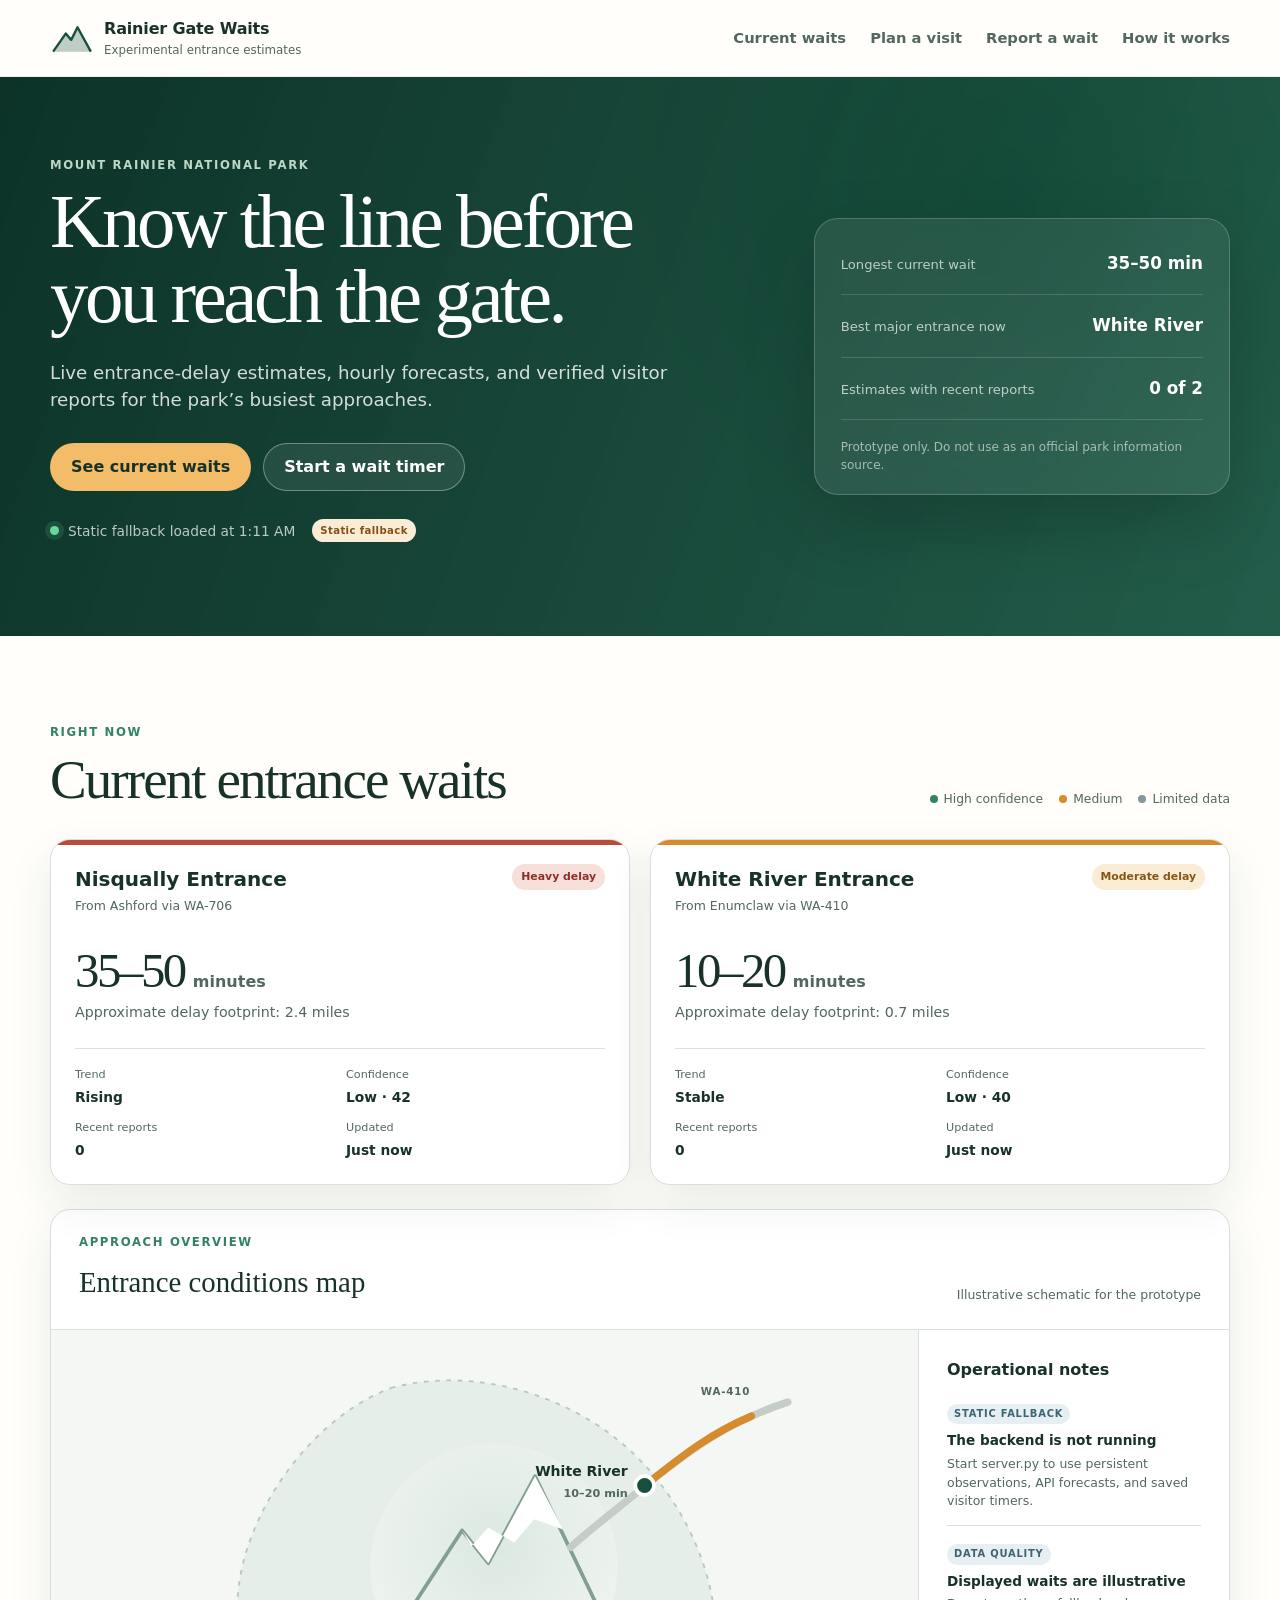
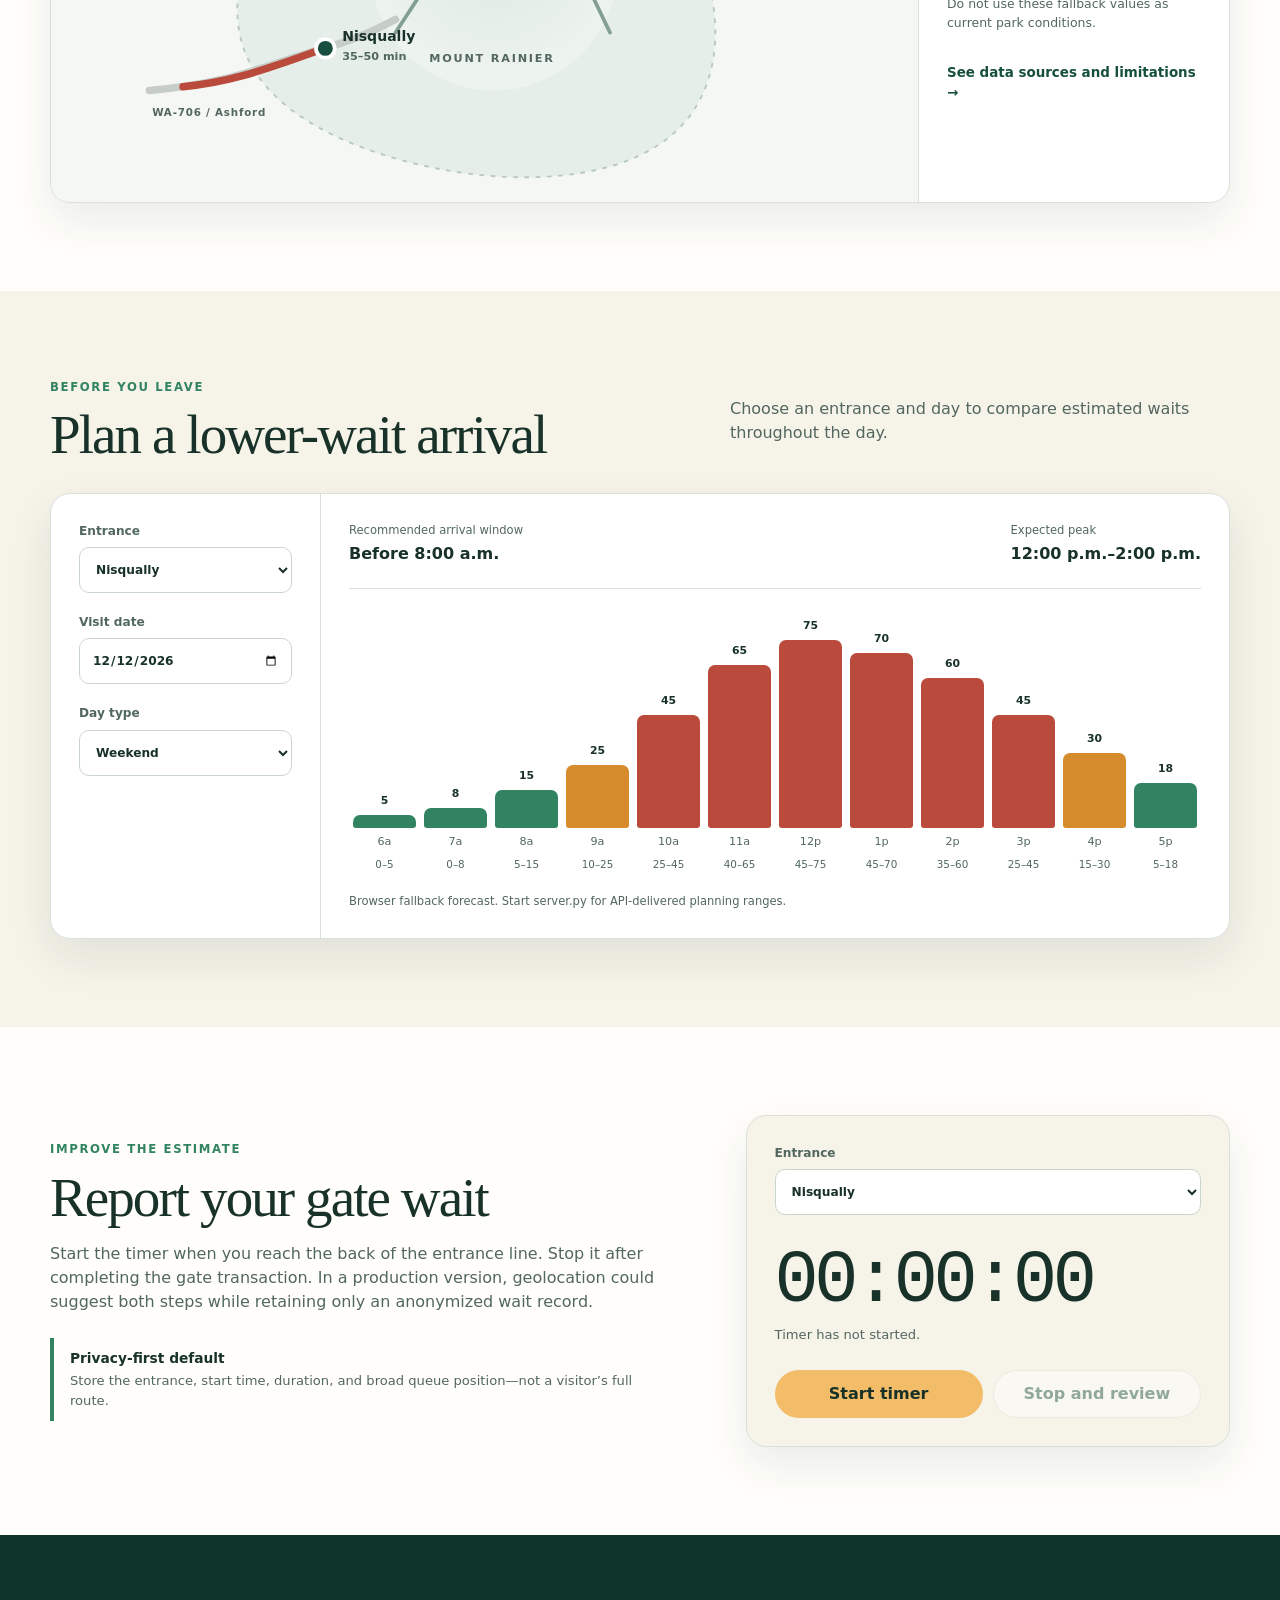
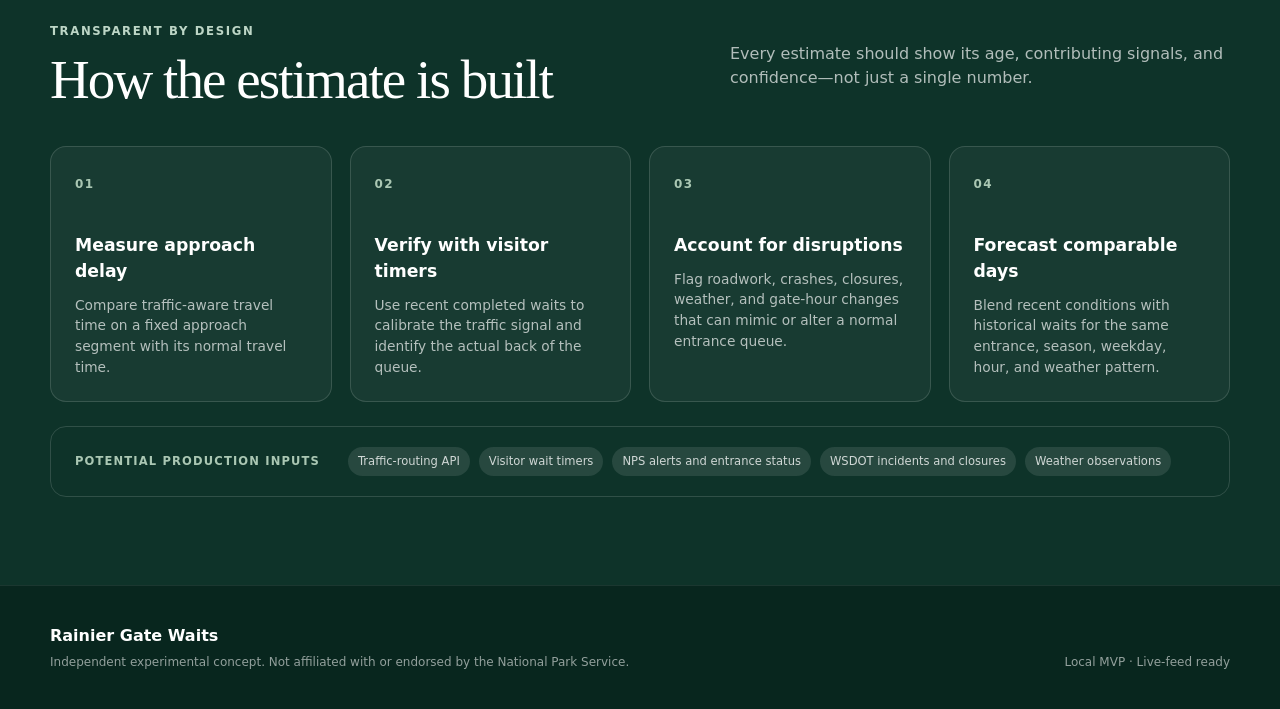
==== index.html @ 30dc7e08 "Add files via upload Initial Rainier Gate Waits deployment" ====
<!doctype html>
<html lang="en">
<head>
  <meta charset="utf-8" />
  <meta name="viewport" content="width=device-width, initial-scale=1" />
  <meta name="description" content="Experimental estimates and forecasts for vehicle waits at Mount Rainier National Park entrance gates." />
  <title>Rainier Gate Waits</title>
  <link rel="stylesheet" href="styles.css" />
</head>
<body>
  <a class="skip-link" href="#main">Skip to main content</a>

  <header class="site-header">
    <div class="shell header-inner">
      <a class="brand" href="#top" aria-label="Rainier Gate Waits home">
        <span class="brand-mark" aria-hidden="true">
          <svg viewBox="0 0 56 44" role="img">
            <path d="M4 39 20 16l7 8L35 8l17 31H4Z" fill="currentColor" opacity=".28"/>
            <path d="m4 39 16-23 7 8L35 8l17 31" fill="none" stroke="currentColor" stroke-width="3" stroke-linejoin="round"/>
          </svg>
        </span>
        <span>
          <strong>Rainier Gate Waits</strong>
          <small>Experimental entrance estimates</small>
        </span>
      </a>
      <nav aria-label="Primary navigation">
        <a href="#current">Current waits</a>
        <a href="#plan">Plan a visit</a>
        <a href="#report">Report a wait</a>
        <a href="#method">How it works</a>
      </nav>
    </div>
  </header>

  <main id="main">
    <section class="hero" id="top">
      <div class="shell hero-grid">
        <div>
          <p class="eyebrow">Mount Rainier National Park</p>
          <h1>Know the line before you reach the gate.</h1>
          <p class="hero-copy">Live entrance-delay estimates, hourly forecasts, and verified visitor reports for the park’s busiest approaches.</p>
          <div class="hero-actions">
            <a class="button primary" href="#current">See current waits</a>
            <a class="button secondary" href="#report">Start a wait timer</a>
          </div>
          <p class="status-line"><span class="live-dot" aria-hidden="true"></span><span id="last-updated">Loading estimates…</span><span id="data-mode-badge" class="data-mode-badge demo">Checking data mode</span></p>
        </div>

        <aside class="hero-summary" aria-label="Current system summary">
          <div class="summary-item">
            <span>Longest current wait</span>
            <strong id="longest-wait">35–50 min</strong>
          </div>
          <div class="summary-item">
            <span>Best major entrance now</span>
            <strong id="best-entrance">White River</strong>
          </div>
          <div class="summary-item">
            <span>Estimates with recent reports</span>
            <strong id="report-coverage">2 of 3</strong>
          </div>
          <p class="experimental-note">Prototype only. Do not use as an official park information source.</p>
        </aside>
      </div>
    </section>

    <section class="section" id="current">
      <div class="shell">
        <div class="section-heading">
          <div>
            <p class="eyebrow">Right now</p>
            <h2>Current entrance waits</h2>
          </div>
          <div class="legend" aria-label="Confidence legend">
            <span><i class="confidence high"></i>High confidence</span>
            <span><i class="confidence medium"></i>Medium</span>
            <span><i class="confidence low"></i>Limited data</span>
          </div>
        </div>

        <div id="entrance-cards" class="card-grid" aria-live="polite"></div>

        <div class="map-panel">
          <div class="panel-heading">
            <div>
              <p class="eyebrow">Approach overview</p>
              <h3>Entrance conditions map</h3>
            </div>
            <p>Illustrative schematic for the prototype</p>
          </div>

          <div class="map-layout">
            <div class="schematic-map" role="img" aria-label="Schematic map showing Nisqually and White River entrances around Mount Rainier">
              <svg viewBox="0 0 760 470">
                <defs>
                  <radialGradient id="mountain" cx="50%" cy="42%" r="52%">
                    <stop offset="0" stop-color="#dce8e2" />
                    <stop offset="1" stop-color="#edf3ef" />
                  </radialGradient>
                </defs>
                <path class="park-shape" d="M280 45c90-25 202 8 270 81 63 67 103 181 56 259-48 80-179 86-278 66-91-18-196-63-210-146-16-96 65-224 162-260Z" />
                <circle cx="390" cy="236" r="132" fill="url(#mountain)" />
                <path class="mountain-line" d="m285 306 71-109 28 35 50-93 80 167" />
                <path class="snow-line" d="m356 197 28 35 50-93 30 57-31-11-21 25-28-16-18 20Z" />
                <text x="388" y="338" text-anchor="middle" class="map-label park-name">MOUNT RAINIER</text>

                <path class="road" d="M22 368 C112 360 139 343 208 323 C247 312 263 303 285 292" />
                <path class="road" d="M704 60 C642 80 600 110 551 150 C518 177 495 194 472 215" />

                <path id="nisqually-queue-line" class="queue-line severe" d="M58 364 C116 358 151 343 207 324" />
                <path id="white-river-queue-line" class="queue-line moderate" d="M665 75 C622 93 593 116 555 146" />

                <g class="gate-marker" transform="translate(210 323)">
                  <circle r="10" />
                  <text x="18" y="-8">Nisqually</text>
                  <text id="map-nisqually" x="18" y="12" class="map-wait">35–50 min</text>
                </g>
                <g class="gate-marker" transform="translate(551 149)">
                  <circle r="10" />
                  <text x="-18" y="-10" text-anchor="end">White River</text>
                  <text id="map-white-river" x="-18" y="12" text-anchor="end" class="map-wait">10–20 min</text>
                </g>

                <text x="25" y="395" class="road-label">WA-706 / Ashford</text>
                <text x="611" y="52" class="road-label">WA-410</text>
              </svg>
            </div>

            <aside class="conditions-panel">
              <h4>Operational notes</h4>
              <div id="alerts-list"></div>
              <a class="text-link" href="#method">See data sources and limitations →</a>
            </aside>
          </div>
        </div>
      </div>
    </section>

    <section class="section muted" id="plan">
      <div class="shell">
        <div class="section-heading compact">
          <div>
            <p class="eyebrow">Before you leave</p>
            <h2>Plan a lower-wait arrival</h2>
          </div>
          <p class="section-intro">Choose an entrance and day to compare estimated waits throughout the day.</p>
        </div>

        <div class="planner">
          <form class="planner-controls" id="planner-form">
            <label>
              Entrance
              <select id="planner-entrance" name="entrance">
                <option value="nisqually">Nisqually</option>
                <option value="white-river">White River</option>
              </select>
            </label>
            <label>
              Visit date
              <input id="planner-date" type="date" name="date" />
            </label>
            <label>
              Day type
              <select id="planner-day-type" name="dayType">
                <option value="weekday">Weekday</option>
                <option value="weekend" selected>Weekend</option>
                <option value="holiday">Holiday weekend</option>
              </select>
            </label>
          </form>

          <div class="forecast-wrap">
            <div class="forecast-summary">
              <div>
                <span>Recommended arrival window</span>
                <strong id="recommended-window">Before 8:00 a.m.</strong>
              </div>
              <div>
                <span>Expected peak</span>
                <strong id="expected-peak">11:00 a.m.–2:00 p.m.</strong>
              </div>
            </div>
            <div id="forecast-chart" class="forecast-chart" aria-label="Hourly wait forecast"></div>
            <p class="forecast-caption" id="forecast-caption">Loading planning ranges…</p>
          </div>
        </div>
      </div>
    </section>

    <section class="section" id="report">
      <div class="shell report-grid">
        <div>
          <p class="eyebrow">Improve the estimate</p>
          <h2>Report your gate wait</h2>
          <p>Start the timer when you reach the back of the entrance line. Stop it after completing the gate transaction. In a production version, geolocation could suggest both steps while retaining only an anonymized wait record.</p>
          <div class="privacy-note">
            <strong>Privacy-first default</strong>
            <span>Store the entrance, start time, duration, and broad queue position—not a visitor’s full route.</span>
          </div>
        </div>

        <div class="timer-card">
          <label>
            Entrance
            <select id="timer-entrance">
              <option value="nisqually">Nisqually</option>
              <option value="white-river">White River</option>
            </select>
          </label>
          <div class="timer-display" id="timer-display">00:00:00</div>
          <p id="timer-status">Timer has not started.</p>
          <div class="timer-actions">
            <button class="button primary" type="button" id="start-timer">Start timer</button>
            <button class="button secondary" type="button" id="stop-timer" disabled>Stop and review</button>
          </div>
          <div id="timer-result" class="timer-result" hidden></div>
        </div>
      </div>
    </section>

    <section class="section dark" id="method">
      <div class="shell">
        <div class="section-heading compact light-heading">
          <div>
            <p class="eyebrow">Transparent by design</p>
            <h2>How the estimate is built</h2>
          </div>
          <p class="section-intro">Every estimate should show its age, contributing signals, and confidence—not just a single number.</p>
        </div>

        <div class="method-grid">
          <article>
            <span class="step-number">01</span>
            <h3>Measure approach delay</h3>
            <p>Compare traffic-aware travel time on a fixed approach segment with its normal travel time.</p>
          </article>
          <article>
            <span class="step-number">02</span>
            <h3>Verify with visitor timers</h3>
            <p>Use recent completed waits to calibrate the traffic signal and identify the actual back of the queue.</p>
          </article>
          <article>
            <span class="step-number">03</span>
            <h3>Account for disruptions</h3>
            <p>Flag roadwork, crashes, closures, weather, and gate-hour changes that can mimic or alter a normal entrance queue.</p>
          </article>
          <article>
            <span class="step-number">04</span>
            <h3>Forecast comparable days</h3>
            <p>Blend recent conditions with historical waits for the same entrance, season, weekday, hour, and weather pattern.</p>
          </article>
        </div>

        <div class="source-strip">
          <span>Potential production inputs</span>
          <ul>
            <li>Traffic-routing API</li>
            <li>Visitor wait timers</li>
            <li>NPS alerts and entrance status</li>
            <li>WSDOT incidents and closures</li>
            <li>Weather observations</li>
          </ul>
        </div>
      </div>
    </section>
  </main>

  <footer>
    <div class="shell footer-inner">
      <div>
        <strong>Rainier Gate Waits</strong>
        <p>Independent experimental concept. Not affiliated with or endorsed by the National Park Service.</p>
      </div>
      <p>Local MVP · Live-feed ready</p>
    </div>
  </footer>

  <script src="app.js"></script>
</body>
</html>
---- styles.css ----
:root {
  --ink: #183129;
  --ink-soft: #52675f;
  --forest: #174f3e;
  --forest-dark: #0e3329;
  --moss: #9db39e;
  --cream: #f6f3e9;
  --paper: #fffefa;
  --line: #d9e0db;
  --amber: #d68b2d;
  --amber-soft: #faecd5;
  --red: #b94a3c;
  --red-soft: #f7dfda;
  --green: #318362;
  --green-soft: #dff0e8;
  --blue-soft: #e7eff2;
  --shadow: 0 18px 45px rgba(21, 51, 41, .09);
  --radius: 20px;
}

* { box-sizing: border-box; }
html { scroll-behavior: smooth; }
body {
  margin: 0;
  color: var(--ink);
  background: var(--paper);
  font-family: Inter, ui-sans-serif, system-ui, -apple-system, BlinkMacSystemFont, "Segoe UI", sans-serif;
  line-height: 1.5;
}
button, input, select { font: inherit; }
a { color: inherit; }
svg { display: block; }

.skip-link {
  position: fixed;
  top: 8px;
  left: 8px;
  z-index: 100;
  transform: translateY(-150%);
  background: white;
  padding: .7rem 1rem;
  border-radius: 8px;
}
.skip-link:focus { transform: none; }

.shell { width: min(1180px, calc(100% - 40px)); margin-inline: auto; }
.site-header {
  position: sticky;
  top: 0;
  z-index: 50;
  background: rgba(255, 254, 250, .93);
  border-bottom: 1px solid rgba(24, 49, 41, .08);
  backdrop-filter: blur(16px);
}
.header-inner { min-height: 76px; display: flex; align-items: center; justify-content: space-between; gap: 32px; }
.brand { display: flex; align-items: center; gap: 10px; text-decoration: none; }
.brand-mark { width: 44px; color: var(--forest); }
.brand strong, .brand small { display: block; }
.brand strong { font-size: 1rem; letter-spacing: -.01em; }
.brand small { color: var(--ink-soft); font-size: .74rem; margin-top: 1px; }
nav { display: flex; align-items: center; gap: 24px; }
nav a { text-decoration: none; color: var(--ink-soft); font-size: .92rem; font-weight: 650; }
nav a:hover { color: var(--forest); }

.hero {
  color: white;
  background:
    linear-gradient(110deg, rgba(8, 47, 36, .98), rgba(18, 80, 60, .93)),
    radial-gradient(circle at 78% 20%, #648e74, transparent 35%);
  overflow: hidden;
}
.hero-grid {
  min-height: 510px;
  display: grid;
  grid-template-columns: 1.25fr .75fr;
  align-items: center;
  gap: 70px;
  padding-block: 80px;
}
.eyebrow { margin: 0 0 .6rem; text-transform: uppercase; letter-spacing: .14em; font-size: .73rem; font-weight: 800; color: var(--green); }
.hero .eyebrow, .dark .eyebrow { color: #bdd6c6; }
h1 { margin: 0; max-width: 760px; font-family: Georgia, "Times New Roman", serif; font-size: clamp(3rem, 6vw, 5.7rem); line-height: .98; letter-spacing: -.045em; font-weight: 500; }
.hero-copy { max-width: 660px; font-size: 1.14rem; color: rgba(255,255,255,.82); margin: 1.5rem 0 0; }
.hero-actions { display: flex; flex-wrap: wrap; gap: 12px; margin-top: 30px; }
.button {
  display: inline-flex;
  justify-content: center;
  align-items: center;
  min-height: 48px;
  padding: 0 20px;
  border: 1px solid transparent;
  border-radius: 999px;
  text-decoration: none;
  font-weight: 800;
  cursor: pointer;
  transition: transform .18s ease, background .18s ease, border-color .18s ease;
}
.button:hover { transform: translateY(-1px); }
.button.primary { background: #f2bc69; color: #173126; }
.button.primary:hover { background: #ffc978; }
.button.secondary { border-color: rgba(255,255,255,.35); color: white; background: rgba(255,255,255,.08); }
.section .button.secondary { border-color: var(--line); color: var(--forest); background: white; }
.status-line { margin-top: 28px; display: flex; align-items: center; gap: 9px; color: rgba(255,255,255,.72); font-size: .86rem; }
.live-dot { width: 9px; height: 9px; border-radius: 50%; background: #69d69a; box-shadow: 0 0 0 5px rgba(105,214,154,.14); }

.hero-summary { border: 1px solid rgba(255,255,255,.2); border-radius: 24px; padding: 14px 26px 20px; background: rgba(255,255,255,.08); box-shadow: 0 28px 70px rgba(0,0,0,.18); backdrop-filter: blur(12px); }
.summary-item { display: flex; justify-content: space-between; align-items: baseline; gap: 20px; padding: 18px 0; border-bottom: 1px solid rgba(255,255,255,.15); }
.summary-item span { font-size: .82rem; color: rgba(255,255,255,.7); }
.summary-item strong { font-size: 1.05rem; text-align: right; }
.experimental-note { margin: 18px 0 0; color: rgba(255,255,255,.58); font-size: .75rem; }

.section { padding-block: 88px; }
.section.muted { background: var(--cream); }
.section.dark { background: var(--forest-dark); color: white; }
.section-heading { display: flex; align-items: end; justify-content: space-between; gap: 40px; margin-bottom: 30px; }
.section-heading.compact { align-items: center; }
h2 { margin: 0; font-family: Georgia, "Times New Roman", serif; font-weight: 500; font-size: clamp(2.2rem, 4.3vw, 3.8rem); line-height: 1.04; letter-spacing: -.035em; }
h3, h4 { margin-top: 0; }
.section-intro { max-width: 500px; margin: 0; color: var(--ink-soft); }
.light-heading .section-intro { color: rgba(255,255,255,.68); }
.legend { display: flex; gap: 16px; flex-wrap: wrap; font-size: .77rem; color: var(--ink-soft); }
.legend span { display: flex; align-items: center; gap: 6px; }
.confidence { width: 8px; height: 8px; border-radius: 50%; display: inline-block; }
.confidence.high { background: var(--green); }
.confidence.medium { background: var(--amber); }
.confidence.low { background: #86969e; }

.card-grid { display: grid; grid-template-columns: repeat(2, minmax(0, 1fr)); gap: 20px; }
.entrance-card { position: relative; padding: 24px; min-height: 292px; border: 1px solid var(--line); border-radius: var(--radius); background: white; box-shadow: var(--shadow); overflow: hidden; }
.entrance-card::before { content: ""; position: absolute; inset: 0 0 auto; height: 5px; background: var(--green); }
.entrance-card.severe::before { background: var(--red); }
.entrance-card.moderate::before { background: var(--amber); }
.entrance-card.clear::before { background: var(--green); }
.card-top { display: flex; justify-content: space-between; gap: 16px; align-items: start; }
.card-top h3 { margin-bottom: 3px; font-size: 1.25rem; }
.card-top p { margin: 0; font-size: .78rem; color: var(--ink-soft); }
.status-pill { border-radius: 999px; padding: 5px 9px; font-size: .68rem; font-weight: 800; white-space: nowrap; background: var(--green-soft); color: var(--forest); }
.status-pill.severe { background: var(--red-soft); color: #8d3028; }
.status-pill.moderate { background: var(--amber-soft); color: #885516; }
.wait-number { display: flex; align-items: baseline; gap: 8px; margin: 32px 0 6px; }
.wait-number strong { font-family: Georgia, "Times New Roman", serif; font-weight: 500; font-size: 3.05rem; letter-spacing: -.05em; line-height: 1; }
.wait-number span { color: var(--ink-soft); font-weight: 700; }
.queue-detail { margin: 0; color: var(--ink-soft); font-size: .89rem; }
.metric-row { margin-top: 25px; padding-top: 18px; border-top: 1px solid var(--line); display: grid; grid-template-columns: 1fr 1fr; gap: 12px; }
.metric-row span { display: block; color: var(--ink-soft); font-size: .7rem; }
.metric-row strong { display: block; margin-top: 3px; font-size: .86rem; }

.map-panel { margin-top: 24px; border: 1px solid var(--line); border-radius: var(--radius); background: white; overflow: hidden; box-shadow: var(--shadow); }
.panel-heading { display: flex; justify-content: space-between; align-items: end; gap: 24px; padding: 24px 28px; border-bottom: 1px solid var(--line); }
.panel-heading h3 { margin: 0; font-family: Georgia, "Times New Roman", serif; font-size: 1.8rem; font-weight: 500; }
.panel-heading > p { margin: 0; font-size: .78rem; color: var(--ink-soft); }
.map-layout { display: grid; grid-template-columns: minmax(0, 1fr) 310px; }
.schematic-map { min-height: 460px; display: grid; place-items: center; padding: 16px; background: #f4f7f4; border-right: 1px solid var(--line); }
.schematic-map svg { width: 100%; height: auto; max-height: 440px; }
.park-shape { fill: #e5eee8; stroke: #b8cabc; stroke-width: 2; stroke-dasharray: 5 7; }
.mountain-line { fill: none; stroke: #839f8f; stroke-width: 4; stroke-linecap: round; stroke-linejoin: round; }
.snow-line { fill: white; stroke: none; }
.road { fill: none; stroke: #c6cdc8; stroke-width: 8; stroke-linecap: round; }
.queue-line { fill: none; stroke-width: 8; stroke-linecap: round; }
.queue-line.severe { stroke: var(--red); }
.queue-line.moderate { stroke: var(--amber); }
.queue-line.clear { stroke: var(--green); }
.gate-marker circle { fill: var(--forest); stroke: white; stroke-width: 4; }
.gate-marker text { font-size: 15px; font-weight: 800; fill: var(--ink); }
.gate-marker .map-wait { font-size: 12px; font-weight: 650; fill: var(--ink-soft); }
.map-label, .road-label { fill: var(--ink-soft); font-size: 11px; font-weight: 700; letter-spacing: .08em; }
.park-name { font-size: 12px; letter-spacing: .16em; }
.conditions-panel { padding: 28px; }
.conditions-panel h4 { margin-bottom: 18px; font-size: 1rem; }
.alert-item { padding: 14px 0; border-top: 1px solid var(--line); }
.alert-item:first-child { border-top: 0; padding-top: 0; }
.alert-item strong { display: block; font-size: .85rem; }
.alert-item p { margin: 4px 0 0; font-size: .78rem; color: var(--ink-soft); }
.alert-tag { display: inline-block; margin-bottom: 6px; border-radius: 99px; padding: 3px 7px; background: var(--blue-soft); color: #3c6573; font-size: .62rem; font-weight: 850; text-transform: uppercase; letter-spacing: .08em; }
.text-link { display: inline-block; margin-top: 16px; color: var(--forest); font-size: .84rem; font-weight: 800; text-decoration: none; }

.planner { display: grid; grid-template-columns: 270px minmax(0, 1fr); background: white; border: 1px solid var(--line); border-radius: var(--radius); overflow: hidden; box-shadow: var(--shadow); }
.planner-controls { padding: 28px; border-right: 1px solid var(--line); display: flex; flex-direction: column; gap: 20px; }
label { display: grid; gap: 7px; color: var(--ink-soft); font-size: .76rem; font-weight: 800; }
select, input[type="date"] { min-height: 46px; width: 100%; border: 1px solid #cbd5cf; border-radius: 10px; background: white; color: var(--ink); padding: 0 12px; }
.forecast-wrap { padding: 28px; min-width: 0; }
.forecast-summary { display: flex; justify-content: space-between; align-items: center; gap: 20px; padding-bottom: 22px; border-bottom: 1px solid var(--line); }
.forecast-summary div { display: grid; gap: 3px; }
.forecast-summary span { color: var(--ink-soft); font-size: .72rem; }
.forecast-summary strong { font-size: 1rem; }
.forecast-chart { min-height: 275px; display: flex; align-items: end; gap: 8px; padding: 34px 4px 0; overflow-x: auto; }
.forecast-column { flex: 1 0 48px; min-width: 48px; display: grid; grid-template-rows: 205px auto auto; justify-items: center; gap: 6px; }
.forecast-bar-wrap { width: 100%; height: 205px; display: flex; align-items: end; }
.forecast-bar { position: relative; width: 100%; min-height: 6px; border-radius: 7px 7px 3px 3px; background: var(--green); }
.forecast-bar.moderate { background: var(--amber); }
.forecast-bar.severe { background: var(--red); }
.forecast-bar span { position: absolute; top: -22px; left: 50%; transform: translateX(-50%); font-size: .68rem; font-weight: 850; white-space: nowrap; }
.forecast-time { color: var(--ink-soft); font-size: .7rem; }
.forecast-range { font-size: .65rem; color: var(--ink-soft); white-space: nowrap; }
.forecast-caption { margin: 20px 0 0; color: var(--ink-soft); font-size: .72rem; }

.report-grid { display: grid; grid-template-columns: 1fr .8fr; gap: 90px; align-items: center; }
.report-grid > div:first-child > p:not(.eyebrow) { max-width: 650px; color: var(--ink-soft); font-size: 1rem; }
.privacy-note { display: grid; gap: 3px; margin-top: 24px; border-left: 4px solid var(--green); padding: 10px 0 10px 16px; }
.privacy-note strong { font-size: .86rem; }
.privacy-note span { color: var(--ink-soft); font-size: .82rem; }
.timer-card { padding: 28px; border-radius: var(--radius); background: var(--cream); border: 1px solid var(--line); box-shadow: var(--shadow); }
.timer-display { margin: 30px 0 6px; font-family: ui-monospace, SFMono-Regular, Menlo, monospace; font-size: clamp(2.7rem, 7vw, 4.6rem); line-height: 1; letter-spacing: -.06em; }
.timer-card > p { margin: 0; color: var(--ink-soft); font-size: .82rem; }
.timer-actions { display: flex; gap: 10px; margin-top: 26px; }
.timer-actions button { flex: 1; }
.timer-actions button:disabled { opacity: .45; cursor: not-allowed; transform: none; }
.timer-result { margin-top: 18px; padding: 14px; background: white; border: 1px solid var(--line); border-radius: 12px; font-size: .82rem; }

.method-grid { display: grid; grid-template-columns: repeat(4, 1fr); gap: 18px; margin-top: 38px; }
.method-grid article { min-height: 240px; padding: 24px; border: 1px solid rgba(255,255,255,.14); border-radius: 16px; background: rgba(255,255,255,.045); }
.step-number { color: #aac7b3; font-size: .75rem; font-weight: 850; letter-spacing: .12em; }
.method-grid h3 { margin: 38px 0 10px; font-size: 1.08rem; }
.method-grid p { margin: 0; color: rgba(255,255,255,.68); font-size: .86rem; }
.source-strip { margin-top: 24px; padding: 20px 24px; border: 1px solid rgba(255,255,255,.14); border-radius: 16px; display: flex; align-items: center; gap: 28px; }
.source-strip > span { font-size: .72rem; font-weight: 850; text-transform: uppercase; letter-spacing: .1em; color: #aac7b3; white-space: nowrap; }
.source-strip ul { list-style: none; display: flex; flex-wrap: wrap; gap: 9px; margin: 0; padding: 0; }
.source-strip li { border-radius: 999px; background: rgba(255,255,255,.1); padding: 6px 10px; font-size: .72rem; color: rgba(255,255,255,.78); }

footer { padding-block: 38px; background: #08261e; color: white; border-top: 1px solid rgba(255,255,255,.08); }
.footer-inner { display: flex; align-items: end; justify-content: space-between; gap: 30px; }
.footer-inner p { margin: 5px 0 0; color: rgba(255,255,255,.56); font-size: .75rem; }

@media (max-width: 980px) {
  nav { display: none; }
  .hero-grid { grid-template-columns: 1fr; gap: 44px; }
  .hero-summary { max-width: 600px; }
  .card-grid { grid-template-columns: 1fr; }
  .entrance-card { min-height: 0; }
  .map-layout { grid-template-columns: 1fr; }
  .schematic-map { border-right: 0; border-bottom: 1px solid var(--line); }
  .planner { grid-template-columns: 1fr; }
  .planner-controls { display: grid; grid-template-columns: repeat(3, 1fr); border-right: 0; border-bottom: 1px solid var(--line); }
  .report-grid { grid-template-columns: 1fr; gap: 40px; }
  .method-grid { grid-template-columns: 1fr 1fr; }
}

@media (max-width: 680px) {
  .shell { width: min(100% - 28px, 1180px); }
  .section { padding-block: 64px; }
  .hero-grid { min-height: auto; padding-block: 64px; }
  h1 { font-size: 3.35rem; }
  .section-heading, .section-heading.compact { display: grid; align-items: start; gap: 18px; }
  .legend { gap: 10px; }
  .panel-heading { display: grid; align-items: start; }
  .planner-controls { grid-template-columns: 1fr; }
  .forecast-summary { display: grid; }
  .method-grid { grid-template-columns: 1fr; }
  .method-grid article { min-height: 0; }
  .method-grid h3 { margin-top: 24px; }
  .source-strip { display: grid; gap: 12px; }
  .footer-inner { display: grid; }
  .timer-actions { flex-direction: column; }
}

/* MVP backend state */
.status-line { flex-wrap: wrap; }
.data-mode-badge {
  display: inline-flex;
  align-items: center;
  margin-left: 8px;
  border-radius: 999px;
  padding: 4px 8px;
  font-size: .63rem;
  font-weight: 850;
  letter-spacing: .04em;
  background: var(--amber-soft);
  color: #805016;
}
.data-mode-badge.live { background: var(--green-soft); color: var(--forest); }
.data-mode-badge.mixed { background: var(--blue-soft); color: #315e6d; }
.data-mode-badge.demo { background: var(--amber-soft); color: #805016; }
.alert-link {
  display: inline-block;
  margin-top: 7px;
  color: var(--forest);
  font-size: .72rem;
  font-weight: 800;
  text-decoration: none;
}
.alert-link:hover { text-decoration: underline; }
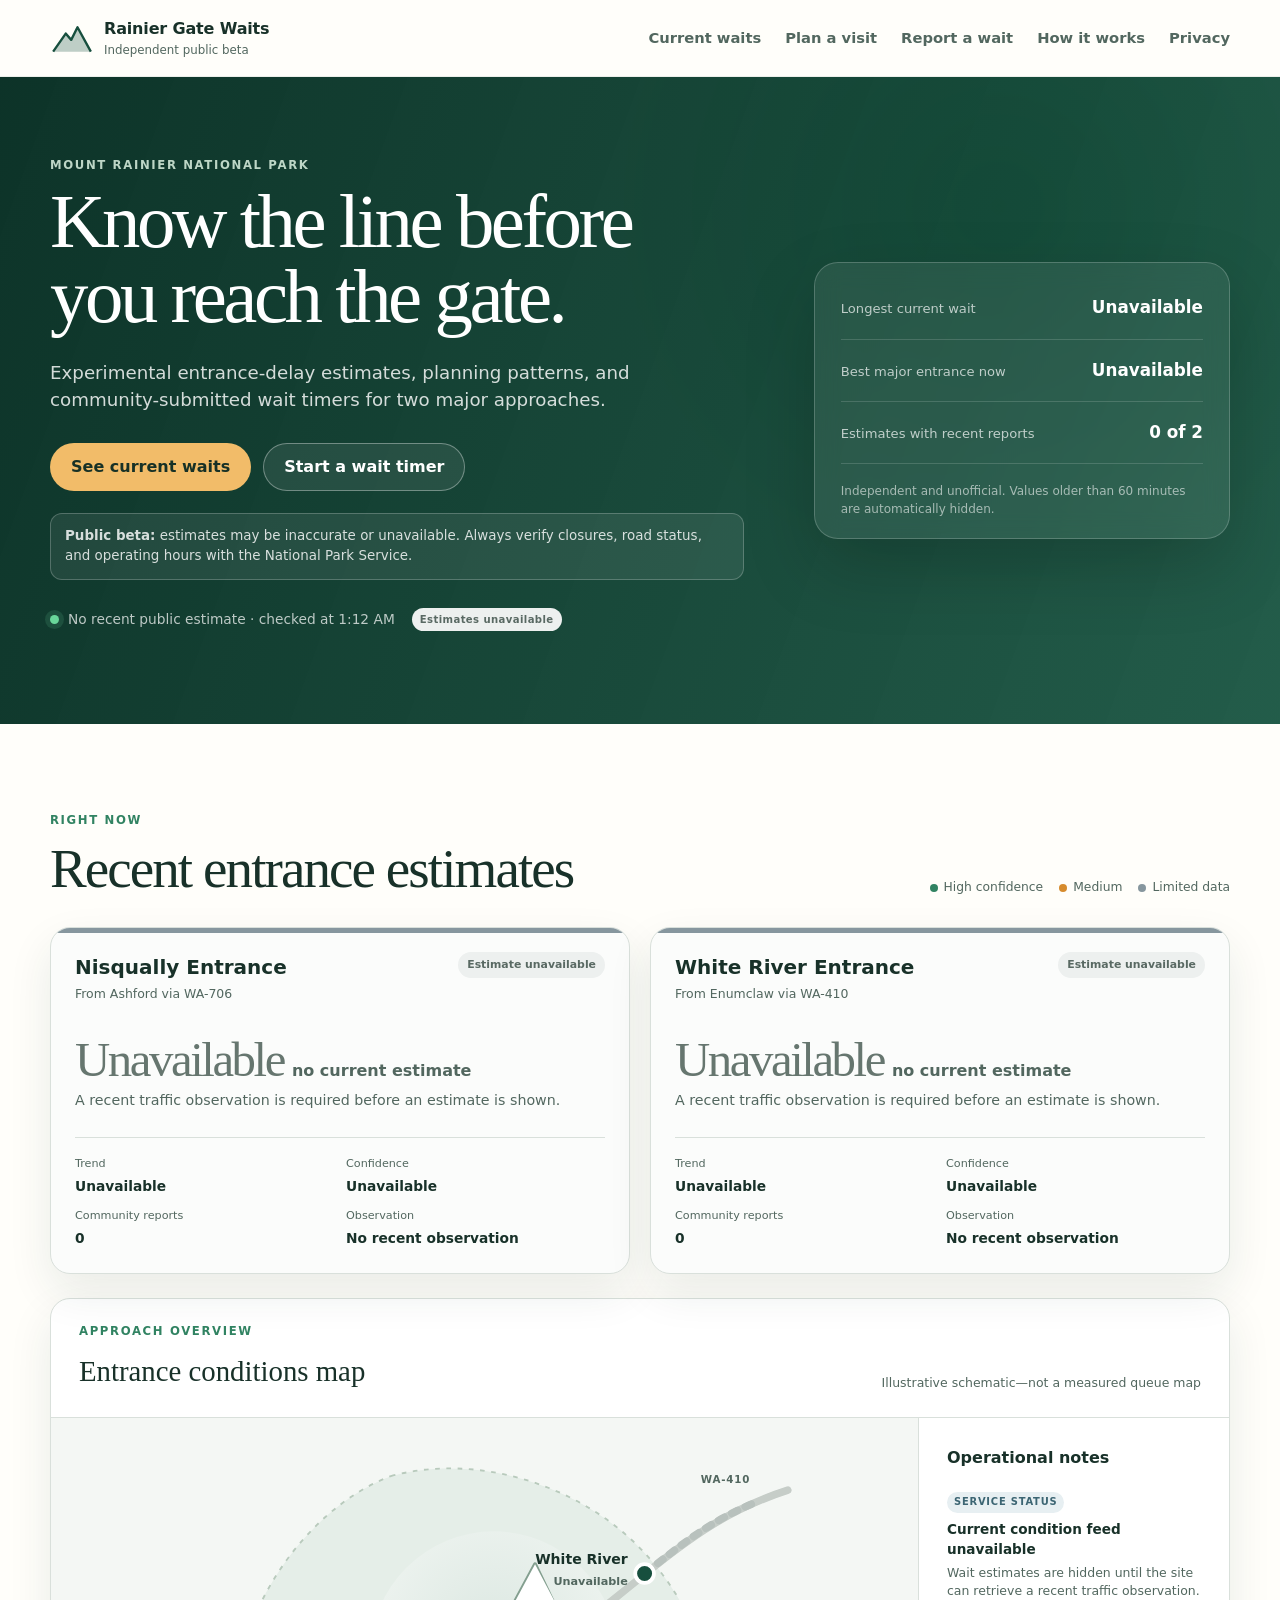
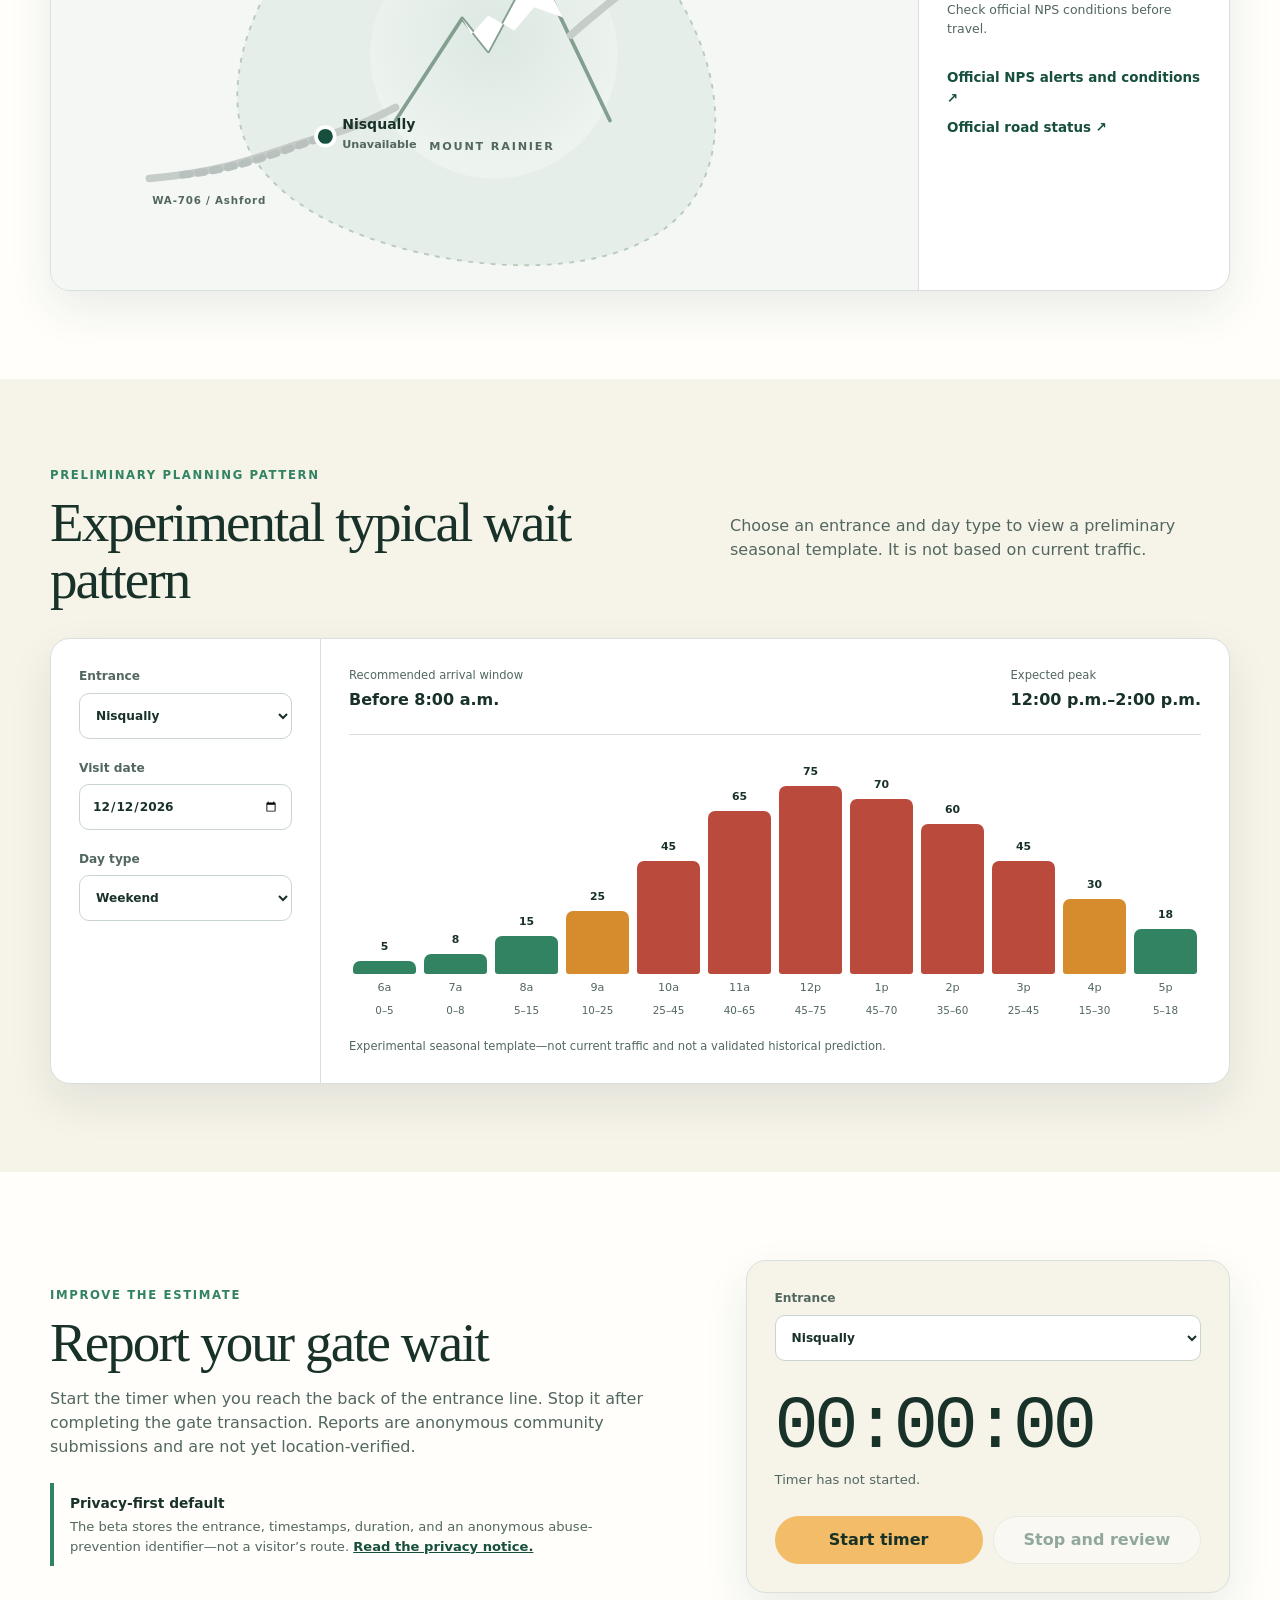
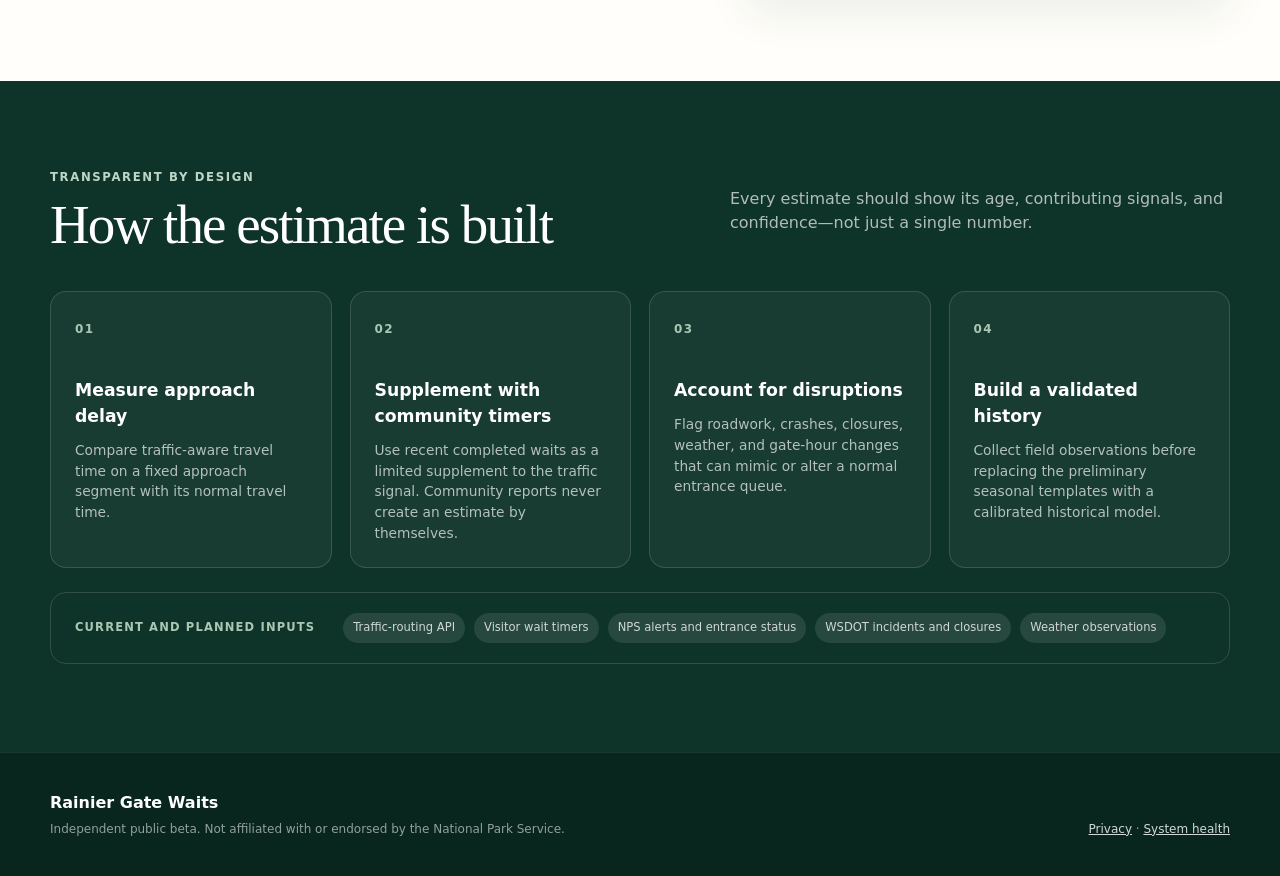
==== commit e1c82426: "Add files via upload" ====
--- a/index.html
+++ b/index.html
@@ -21,7 +21,7 @@
         </span>
         <span>
           <strong>Rainier Gate Waits</strong>
-          <small>Experimental entrance estimates</small>
+          <small>Independent public beta</small>
         </span>
       </a>
       <nav aria-label="Primary navigation">
@@ -29,6 +29,7 @@
         <a href="#plan">Plan a visit</a>
         <a href="#report">Report a wait</a>
         <a href="#method">How it works</a>
+        <a href="privacy.html">Privacy</a>
       </nav>
     </div>
   </header>
@@ -39,28 +40,29 @@
         <div>
           <p class="eyebrow">Mount Rainier National Park</p>
           <h1>Know the line before you reach the gate.</h1>
-          <p class="hero-copy">Live entrance-delay estimates, hourly forecasts, and verified visitor reports for the park’s busiest approaches.</p>
+          <p class="hero-copy">Experimental entrance-delay estimates, planning patterns, and community-submitted wait timers for two major approaches.</p>
           <div class="hero-actions">
             <a class="button primary" href="#current">See current waits</a>
             <a class="button secondary" href="#report">Start a wait timer</a>
           </div>
-          <p class="status-line"><span class="live-dot" aria-hidden="true"></span><span id="last-updated">Loading estimates…</span><span id="data-mode-badge" class="data-mode-badge demo">Checking data mode</span></p>
+          <p class="beta-notice"><strong>Public beta:</strong> estimates may be inaccurate or unavailable. Always verify closures, road status, and operating hours with the National Park Service.</p>
+          <p class="status-line"><span class="live-dot" aria-hidden="true"></span><span id="last-updated">Checking for recent observations…</span><span id="data-mode-badge" class="data-mode-badge unavailable">Checking data availability</span></p>
         </div>
 
         <aside class="hero-summary" aria-label="Current system summary">
           <div class="summary-item">
             <span>Longest current wait</span>
-            <strong id="longest-wait">35–50 min</strong>
+            <strong id="longest-wait">Unavailable</strong>
           </div>
           <div class="summary-item">
             <span>Best major entrance now</span>
-            <strong id="best-entrance">White River</strong>
+            <strong id="best-entrance">Unavailable</strong>
           </div>
           <div class="summary-item">
             <span>Estimates with recent reports</span>
-            <strong id="report-coverage">2 of 3</strong>
-          </div>
-          <p class="experimental-note">Prototype only. Do not use as an official park information source.</p>
+            <strong id="report-coverage">0 of 2</strong>
+          </div>
+          <p class="experimental-note">Independent and unofficial. Values older than 60 minutes are automatically hidden.</p>
         </aside>
       </div>
     </section>
@@ -70,7 +72,7 @@
         <div class="section-heading">
           <div>
             <p class="eyebrow">Right now</p>
-            <h2>Current entrance waits</h2>
+            <h2>Recent entrance estimates</h2>
           </div>
           <div class="legend" aria-label="Confidence legend">
             <span><i class="confidence high"></i>High confidence</span>
@@ -87,7 +89,7 @@
               <p class="eyebrow">Approach overview</p>
               <h3>Entrance conditions map</h3>
             </div>
-            <p>Illustrative schematic for the prototype</p>
+            <p>Illustrative schematic—not a measured queue map</p>
           </div>
 
           <div class="map-layout">
@@ -114,12 +116,12 @@
                 <g class="gate-marker" transform="translate(210 323)">
                   <circle r="10" />
                   <text x="18" y="-8">Nisqually</text>
-                  <text id="map-nisqually" x="18" y="12" class="map-wait">35–50 min</text>
+                  <text id="map-nisqually" x="18" y="12" class="map-wait">Unavailable</text>
                 </g>
                 <g class="gate-marker" transform="translate(551 149)">
                   <circle r="10" />
                   <text x="-18" y="-10" text-anchor="end">White River</text>
-                  <text id="map-white-river" x="-18" y="12" text-anchor="end" class="map-wait">10–20 min</text>
+                  <text id="map-white-river" x="-18" y="12" text-anchor="end" class="map-wait">Unavailable</text>
                 </g>
 
                 <text x="25" y="395" class="road-label">WA-706 / Ashford</text>
@@ -130,7 +132,8 @@
             <aside class="conditions-panel">
               <h4>Operational notes</h4>
               <div id="alerts-list"></div>
-              <a class="text-link" href="#method">See data sources and limitations →</a>
+              <a class="text-link" href="https://www.nps.gov/mora/planyourvisit/conditions.htm" target="_blank" rel="noopener noreferrer">Official NPS alerts and conditions ↗</a>
+              <a class="text-link secondary-link" href="https://www.nps.gov/mora/planyourvisit/road-status.htm" target="_blank" rel="noopener noreferrer">Official road status ↗</a>
             </aside>
           </div>
         </div>
@@ -141,10 +144,10 @@
       <div class="shell">
         <div class="section-heading compact">
           <div>
-            <p class="eyebrow">Before you leave</p>
-            <h2>Plan a lower-wait arrival</h2>
-          </div>
-          <p class="section-intro">Choose an entrance and day to compare estimated waits throughout the day.</p>
+            <p class="eyebrow">Preliminary planning pattern</p>
+            <h2>Experimental typical wait pattern</h2>
+          </div>
+          <p class="section-intro">Choose an entrance and day type to view a preliminary seasonal template. It is not based on current traffic.</p>
         </div>
 
         <div class="planner">
@@ -193,10 +196,10 @@
         <div>
           <p class="eyebrow">Improve the estimate</p>
           <h2>Report your gate wait</h2>
-          <p>Start the timer when you reach the back of the entrance line. Stop it after completing the gate transaction. In a production version, geolocation could suggest both steps while retaining only an anonymized wait record.</p>
+          <p>Start the timer when you reach the back of the entrance line. Stop it after completing the gate transaction. Reports are anonymous community submissions and are not yet location-verified.</p>
           <div class="privacy-note">
             <strong>Privacy-first default</strong>
-            <span>Store the entrance, start time, duration, and broad queue position—not a visitor’s full route.</span>
+            <span>The beta stores the entrance, timestamps, duration, and an anonymous abuse-prevention identifier—not a visitor’s route. <a href="privacy.html">Read the privacy notice.</a></span>
           </div>
         </div>
 
@@ -237,8 +240,8 @@
           </article>
           <article>
             <span class="step-number">02</span>
-            <h3>Verify with visitor timers</h3>
-            <p>Use recent completed waits to calibrate the traffic signal and identify the actual back of the queue.</p>
+            <h3>Supplement with community timers</h3>
+            <p>Use recent completed waits as a limited supplement to the traffic signal. Community reports never create an estimate by themselves.</p>
           </article>
           <article>
             <span class="step-number">03</span>
@@ -247,13 +250,13 @@
           </article>
           <article>
             <span class="step-number">04</span>
-            <h3>Forecast comparable days</h3>
-            <p>Blend recent conditions with historical waits for the same entrance, season, weekday, hour, and weather pattern.</p>
+            <h3>Build a validated history</h3>
+            <p>Collect field observations before replacing the preliminary seasonal templates with a calibrated historical model.</p>
           </article>
         </div>
 
         <div class="source-strip">
-          <span>Potential production inputs</span>
+          <span>Current and planned inputs</span>
           <ul>
             <li>Traffic-routing API</li>
             <li>Visitor wait timers</li>
@@ -270,9 +273,9 @@
     <div class="shell footer-inner">
       <div>
         <strong>Rainier Gate Waits</strong>
-        <p>Independent experimental concept. Not affiliated with or endorsed by the National Park Service.</p>
-      </div>
-      <p>Local MVP · Live-feed ready</p>
+        <p>Independent public beta. Not affiliated with or endorsed by the National Park Service.</p>
+      </div>
+      <p><a href="privacy.html">Privacy</a> · <a href="/api/v1/health">System health</a></p>
     </div>
   </footer>
 
--- a/styles.css
+++ b/styles.css
@@ -279,3 +279,38 @@
   text-decoration: none;
 }
 .alert-link:hover { text-decoration: underline; }
+
+/* Public beta hardening */
+.beta-notice {
+  max-width: 700px;
+  margin: 22px 0 0;
+  padding: 12px 14px;
+  border: 1px solid rgba(255,255,255,.22);
+  border-radius: 12px;
+  background: rgba(255,255,255,.08);
+  color: rgba(255,255,255,.82);
+  font-size: .84rem;
+}
+.entrance-card.unavailable::before { background: #86969e; }
+.entrance-card.unavailable { background: #fbfcfb; }
+.status-pill.unavailable { background: #edf0ef; color: #596963; }
+.unavailable-wait strong { font-size: clamp(2.2rem, 5vw, 3.05rem); color: #66766f; }
+.queue-detail.freshness-warning { color: #8a5619; font-weight: 700; }
+.queue-line.unavailable { stroke: #b8c1bd; stroke-dasharray: 7 9; }
+.data-mode-badge.unavailable { background: #edf0ef; color: #596963; }
+.secondary-link { display: block; margin-top: 8px; }
+.privacy-note a { color: var(--forest); font-weight: 800; }
+.footer-inner a { color: rgba(255,255,255,.82); }
+
+.legal-main { min-height: calc(100vh - 150px); background: var(--cream); padding: 70px 0 90px; }
+.legal-card { max-width: 820px; padding: clamp(26px, 5vw, 54px); background: white; border: 1px solid var(--line); border-radius: var(--radius); box-shadow: var(--shadow); }
+.legal-card h1 { color: var(--ink); font-size: clamp(2.4rem, 6vw, 4.4rem); }
+.legal-card h2 { margin-top: 2.1rem; font-family: inherit; font-size: 1.25rem; font-weight: 850; letter-spacing: -.01em; }
+.legal-card p, .legal-card li { color: var(--ink-soft); }
+.legal-card ul { padding-left: 1.2rem; }
+.legal-card .updated { margin-top: 1rem; font-size: .8rem; }
+.legal-card .button { margin-top: 1.5rem; }
+.entrance-card.closed::before { background: #5f6f69; }
+.entrance-card.closed { background: #f1f3f2; }
+.status-pill.closed { background: #dfe4e1; color: #34463f; }
+.queue-line.closed { stroke: #6f7f78; stroke-dasharray: 3 10; }
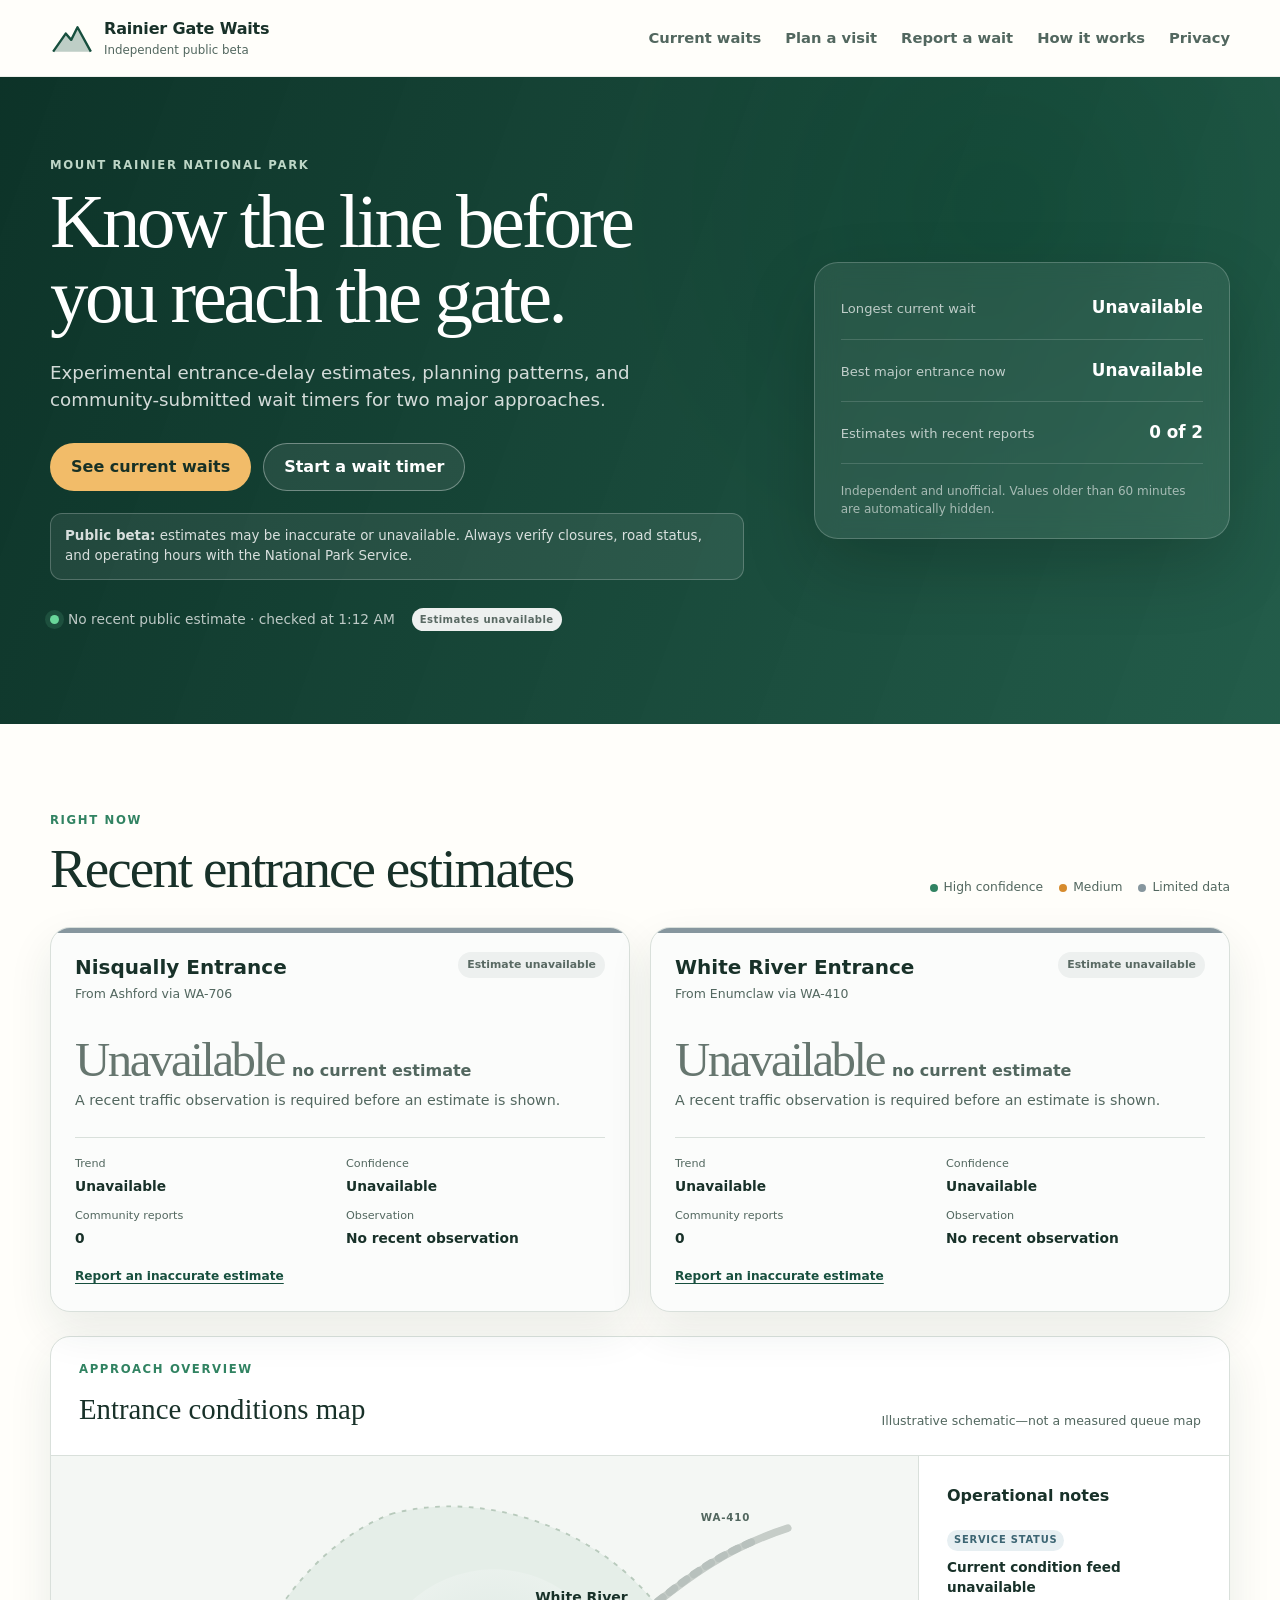
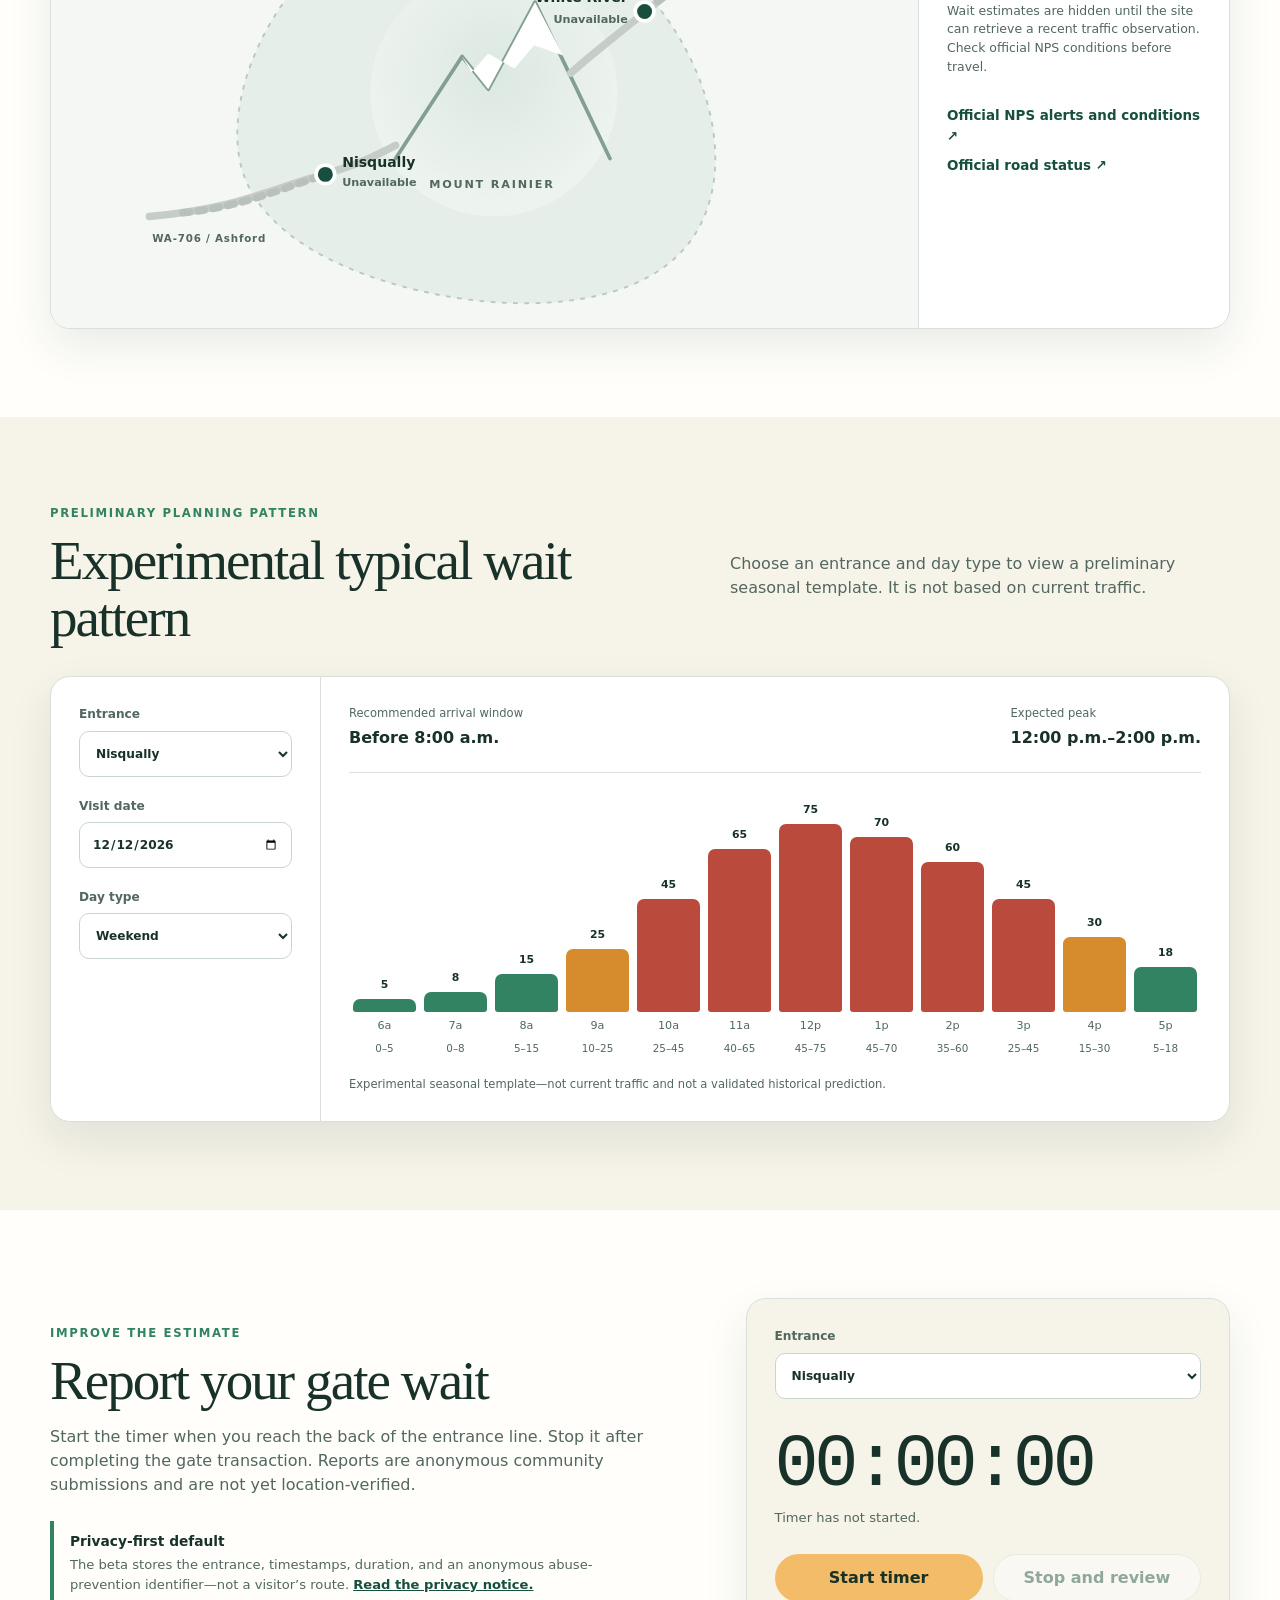
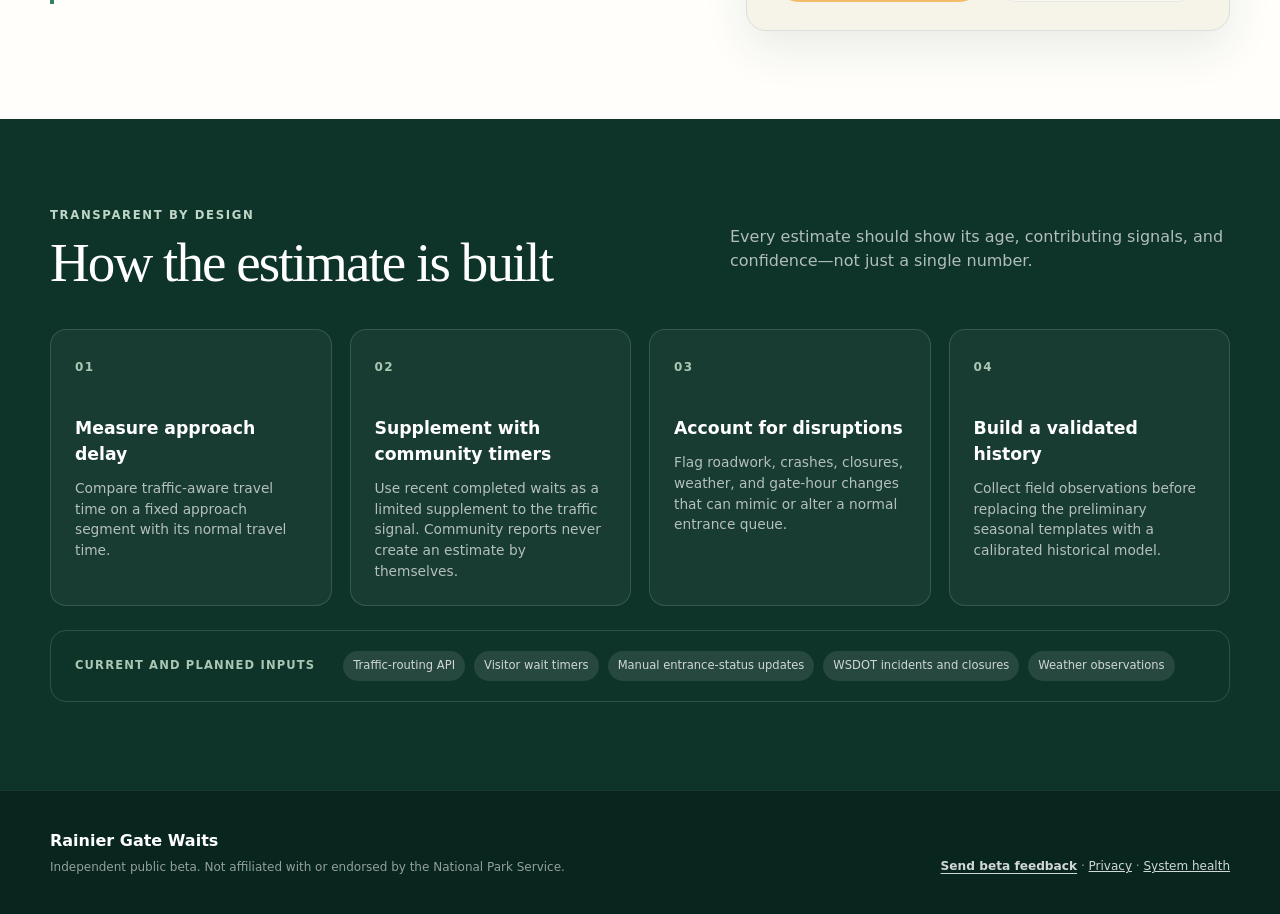
==== commit 456f55a1: "Add files via upload" ====
--- a/index.html
+++ b/index.html
@@ -260,7 +260,7 @@
           <ul>
             <li>Traffic-routing API</li>
             <li>Visitor wait timers</li>
-            <li>NPS alerts and entrance status</li>
+            <li>Manual entrance-status updates</li>
             <li>WSDOT incidents and closures</li>
             <li>Weather observations</li>
           </ul>
@@ -275,9 +275,83 @@
         <strong>Rainier Gate Waits</strong>
         <p>Independent public beta. Not affiliated with or endorsed by the National Park Service.</p>
       </div>
-      <p><a href="privacy.html">Privacy</a> · <a href="/api/v1/health">System health</a></p>
+      <p><button class="footer-link-button" type="button" id="general-feedback-link">Send beta feedback</button> · <a href="privacy.html">Privacy</a> · <a href="/api/v1/health">System health</a></p>
     </div>
   </footer>
+
+  <dialog class="feedback-dialog" id="feedback-dialog" aria-labelledby="feedback-dialog-title">
+    <form class="feedback-form" id="feedback-form">
+      <div class="dialog-heading">
+        <div>
+          <p class="eyebrow">Public beta</p>
+          <h2 id="feedback-dialog-title">Send beta feedback</h2>
+        </div>
+        <button class="dialog-close" type="button" data-close-feedback aria-label="Close feedback form">×</button>
+      </div>
+      <p id="feedback-dialog-intro">Help improve Rainier Gate Waits.</p>
+
+      <input type="hidden" name="feedbackType" value="general" />
+      <input type="hidden" name="displayedLowMinutes" />
+      <input type="hidden" name="displayedHighMinutes" />
+      <input type="hidden" name="displayedObservedAt" />
+      <input type="hidden" name="pagePath" />
+      <label class="honeypot" aria-hidden="true">Website<input type="text" name="website" tabindex="-1" autocomplete="off" /></label>
+
+      <div class="feedback-grid">
+        <label>
+          Feedback category
+          <select name="category" required>
+            <option value="estimate-accuracy">Estimate accuracy</option>
+            <option value="timer-problem">Timer problem</option>
+            <option value="website-problem">Website problem</option>
+            <option value="confusing-information">Confusing information</option>
+            <option value="feature-suggestion">Feature suggestion</option>
+            <option value="other">Other</option>
+          </select>
+        </label>
+        <label>
+          Entrance — optional
+          <select name="entrance">
+            <option value="">Not entrance-specific</option>
+            <option value="nisqually">Nisqually Entrance</option>
+            <option value="white-river">White River Entrance</option>
+          </select>
+        </label>
+      </div>
+
+      <div id="feedback-accuracy-fields" class="accuracy-fields" hidden>
+        <div class="captured-estimate">
+          <span>Estimate shown</span>
+          <strong id="feedback-estimate-summary">Unavailable</strong>
+        </div>
+        <div class="feedback-grid">
+          <label>
+            Actual wait in minutes
+            <input type="number" name="actualWaitMinutes" min="0" max="300" inputmode="numeric" />
+          </label>
+          <label>
+            Approximate time you reached the booth
+            <input type="datetime-local" name="gateArrivalAt" />
+          </label>
+        </div>
+      </div>
+
+      <label>
+        Details <span class="label-note">Do not include sensitive personal information.</span>
+        <textarea name="message" maxlength="2000" rows="5" placeholder="What happened, or what should be improved?"></textarea>
+      </label>
+      <label>
+        Email for follow-up — optional
+        <input type="email" name="contactEmail" maxlength="254" autocomplete="email" />
+      </label>
+      <p class="feedback-privacy">Feedback is stored privately for beta review and does not automatically change an estimate. <a href="privacy.html">Privacy details</a>.</p>
+      <p class="form-status" id="feedback-status" role="status" aria-live="polite"></p>
+      <div class="dialog-actions">
+        <button class="button secondary" type="button" data-close-feedback>Cancel</button>
+        <button class="button primary" type="submit">Submit feedback</button>
+      </div>
+    </form>
+  </dialog>
 
   <script src="app.js"></script>
 </body>
--- a/styles.css
+++ b/styles.css
@@ -314,3 +314,109 @@
 .entrance-card.closed { background: #f1f3f2; }
 .status-pill.closed { background: #dfe4e1; color: #34463f; }
 .queue-line.closed { stroke: #6f7f78; stroke-dasharray: 3 10; }
+
+
+/* Feedback tools */
+.feedback-card-link, .footer-link-button {
+  border: 0;
+  padding: 0;
+  background: none;
+  color: var(--forest);
+  font: inherit;
+  font-size: .76rem;
+  font-weight: 850;
+  text-decoration: underline;
+  text-underline-offset: 3px;
+  cursor: pointer;
+}
+.feedback-card-link { margin-top: 18px; }
+.footer-link-button { color: rgba(255,255,255,.82); }
+.feedback-dialog {
+  width: min(680px, calc(100% - 28px));
+  max-height: calc(100vh - 32px);
+  border: 0;
+  border-radius: 20px;
+  padding: 0;
+  background: white;
+  box-shadow: 0 24px 80px rgba(0,0,0,.32);
+}
+.feedback-dialog::backdrop { background: rgba(5, 27, 21, .68); backdrop-filter: blur(3px); }
+.feedback-form { display: grid; gap: 18px; padding: clamp(24px, 5vw, 38px); }
+.feedback-form > p { margin: 0; color: var(--ink-soft); }
+.dialog-heading { display: flex; align-items: start; justify-content: space-between; gap: 20px; }
+.dialog-heading h2 { margin: 0; font-size: clamp(1.65rem, 4vw, 2.35rem); }
+.dialog-close { border: 0; background: var(--cream); width: 38px; height: 38px; border-radius: 50%; font-size: 1.7rem; line-height: 1; cursor: pointer; }
+.feedback-grid { display: grid; grid-template-columns: 1fr 1fr; gap: 14px; }
+.feedback-form select, .feedback-form input, .feedback-form textarea {
+  width: 100%;
+  border: 1px solid #cbd5cf;
+  border-radius: 10px;
+  background: white;
+  color: var(--ink);
+  padding: 11px 12px;
+  font: inherit;
+}
+.feedback-form select, .feedback-form input { min-height: 46px; }
+.feedback-form textarea { resize: vertical; min-height: 110px; }
+.label-note { font-weight: 500; }
+.accuracy-fields { display: grid; gap: 14px; }
+.captured-estimate { display: grid; gap: 4px; padding: 13px 15px; border-radius: 12px; background: var(--cream); border: 1px solid var(--line); }
+.captured-estimate span { color: var(--ink-soft); font-size: .72rem; }
+.feedback-privacy { font-size: .76rem; }
+.feedback-privacy a { color: var(--forest); font-weight: 800; }
+.dialog-actions { display: flex; justify-content: end; gap: 10px; }
+.form-status { min-height: 1.2em; font-size: .82rem; font-weight: 700; }
+.form-status.success { color: var(--green); }
+.form-status.error { color: var(--red); }
+.honeypot { position: absolute !important; left: -10000px !important; width: 1px !important; height: 1px !important; overflow: hidden !important; }
+@media (max-width: 620px) {
+  .feedback-grid { grid-template-columns: 1fr; }
+  .dialog-actions { flex-direction: column-reverse; }
+  .dialog-actions .button { width: 100%; }
+}
+
+/* Private feedback dashboard */
+.admin-main { min-height: calc(100vh - 80px); background: var(--cream); padding: 64px 0 90px; }
+.admin-login { max-width: 620px; padding: clamp(26px, 5vw, 48px); background: white; border: 1px solid var(--line); border-radius: var(--radius); box-shadow: var(--shadow); }
+.admin-login h1, .admin-heading h1 { color: var(--ink); font-size: clamp(2.25rem, 6vw, 4.2rem); }
+.admin-login > p { color: var(--ink-soft); }
+.admin-login code { font-size: .84em; }
+.admin-login-form { display: grid; grid-template-columns: 1fr auto; gap: 12px; align-items: end; margin-top: 24px; }
+.admin-heading { display: flex; justify-content: space-between; gap: 30px; align-items: end; }
+.admin-heading p { color: var(--ink-soft); }
+.admin-heading-actions { display: flex; gap: 10px; }
+.admin-toolbar { display: flex; align-items: end; gap: 12px; margin: 32px 0 20px; padding: 18px; background: white; border: 1px solid var(--line); border-radius: 14px; }
+.admin-toolbar label { min-width: 240px; }
+.feedback-admin-list { display: grid; gap: 18px; }
+.feedback-admin-card { padding: 24px; background: white; border: 1px solid var(--line); border-radius: 16px; box-shadow: var(--shadow); }
+.feedback-admin-summary { display: flex; justify-content: space-between; gap: 20px; align-items: start; }
+.feedback-admin-summary > div:first-child { display: grid; gap: 5px; }
+.feedback-admin-summary strong { font-size: 1.1rem; }
+.feedback-admin-summary span:not(.admin-status-pill) { color: var(--ink-soft); font-size: .78rem; }
+.admin-status-pill { width: fit-content; border-radius: 999px; padding: 4px 8px; background: var(--blue-soft); color: #315e6d; font-size: .65rem; font-weight: 850; text-transform: uppercase; letter-spacing: .06em; }
+.admin-status-pill.calibration { background: var(--green-soft); color: var(--forest); }
+.admin-status-pill.resolved { background: #edf0ef; color: #52615b; }
+.admin-status-pill.spam { background: #f3e7e5; color: #8b4237; }
+.feedback-difference { border-radius: 10px; padding: 8px 10px; background: var(--cream); font-size: .78rem; font-weight: 850; }
+.feedback-admin-metrics { display: grid; grid-template-columns: repeat(4, 1fr); gap: 12px; margin: 22px 0; }
+.feedback-admin-metrics > div, .feedback-contact { display: grid; gap: 4px; padding: 12px; border: 1px solid var(--line); border-radius: 10px; }
+.feedback-admin-metrics span, .feedback-contact span, .feedback-message span { color: var(--ink-soft); font-size: .68rem; font-weight: 800; text-transform: uppercase; letter-spacing: .05em; }
+.feedback-admin-metrics strong, .feedback-contact strong { font-size: .82rem; }
+.feedback-message { margin: 18px 0; padding: 15px; background: var(--cream); border-radius: 10px; }
+.feedback-message p { margin: 6px 0 0; white-space: pre-wrap; }
+.feedback-contact { margin-bottom: 18px; }
+.feedback-review-controls { display: grid; grid-template-columns: 210px 1fr auto; gap: 12px; align-items: end; padding-top: 18px; border-top: 1px solid var(--line); }
+.feedback-review-controls select, .feedback-review-controls textarea { width: 100%; border: 1px solid #cbd5cf; border-radius: 10px; padding: 10px 12px; font: inherit; }
+.admin-empty { padding: 34px; background: white; border: 1px solid var(--line); border-radius: 16px; text-align: center; }
+.admin-empty p { color: var(--ink-soft); }
+@media (max-width: 860px) {
+  .admin-heading, .feedback-admin-summary { display: grid; }
+  .admin-heading-actions { flex-wrap: wrap; }
+  .feedback-admin-metrics { grid-template-columns: 1fr 1fr; }
+  .feedback-review-controls { grid-template-columns: 1fr; }
+}
+@media (max-width: 620px) {
+  .admin-login-form, .feedback-admin-metrics { grid-template-columns: 1fr; }
+  .admin-toolbar { display: grid; }
+  .admin-toolbar label { min-width: 0; }
+}
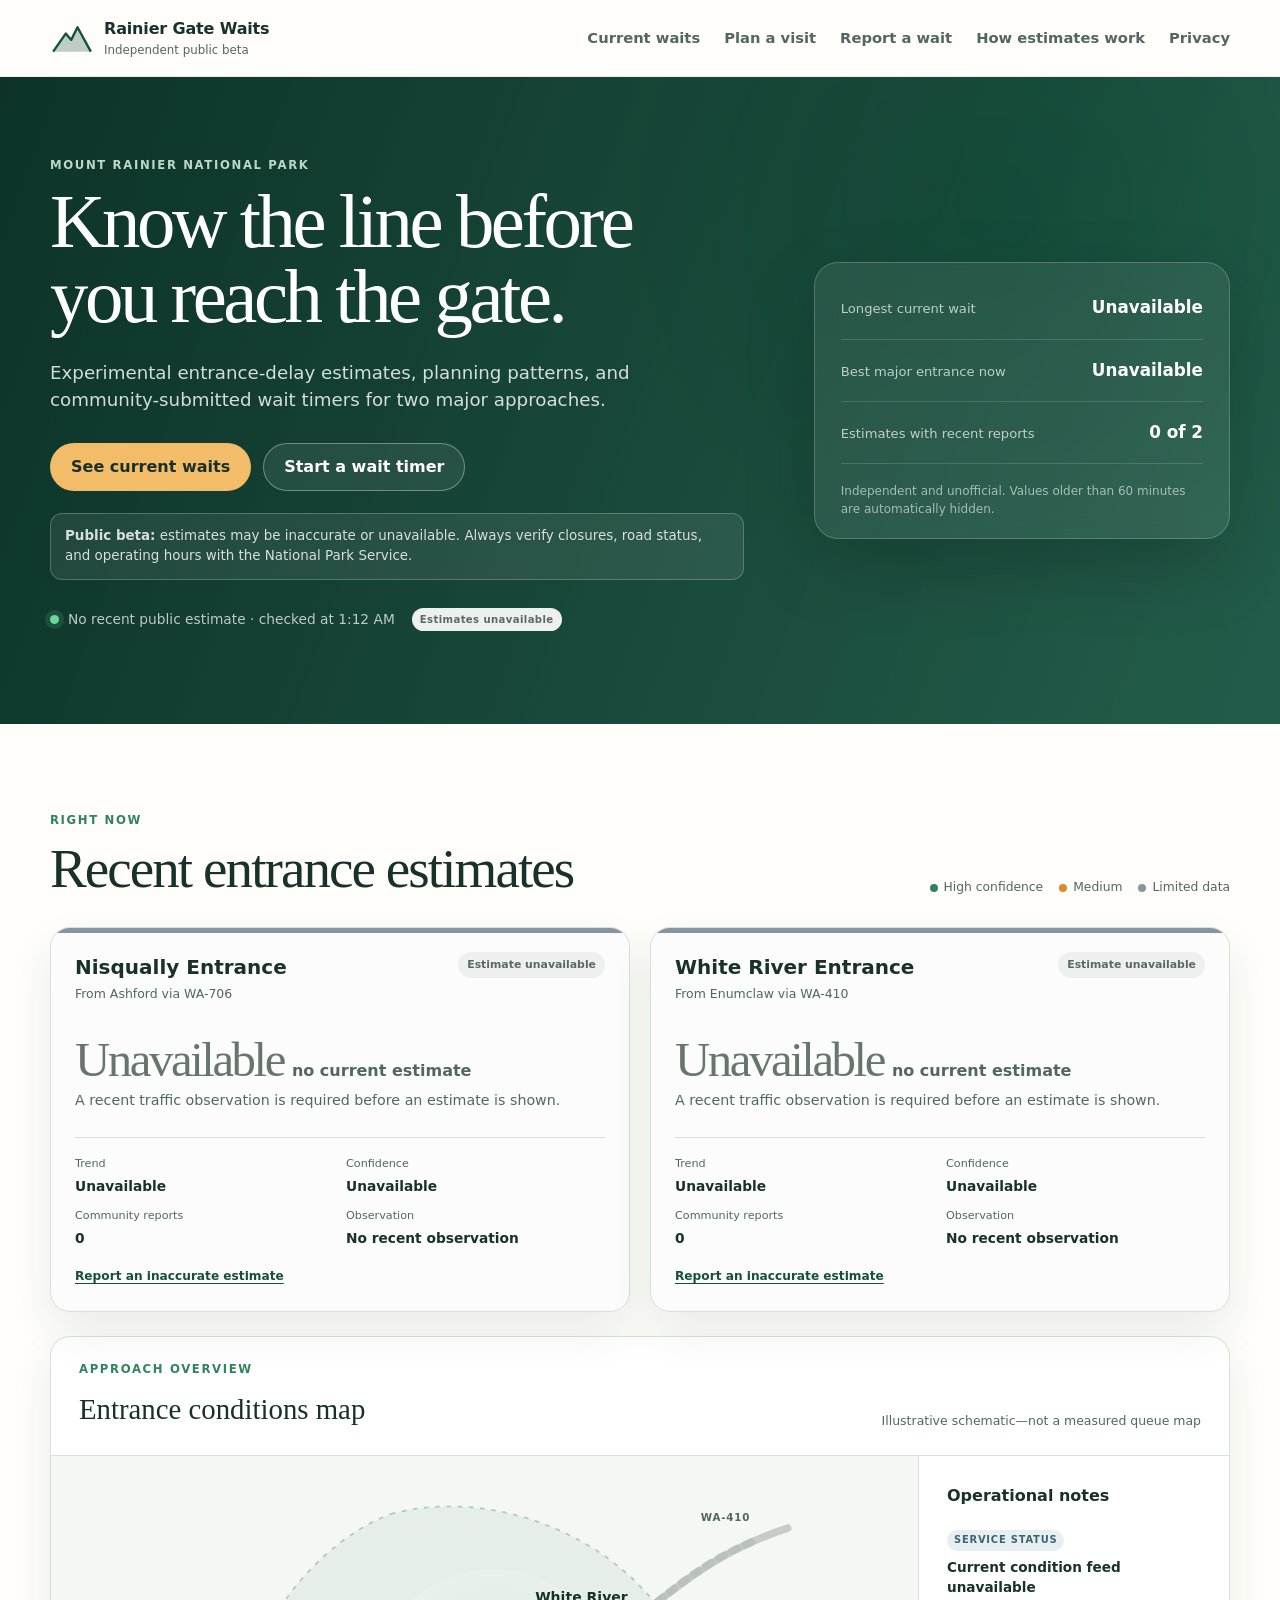
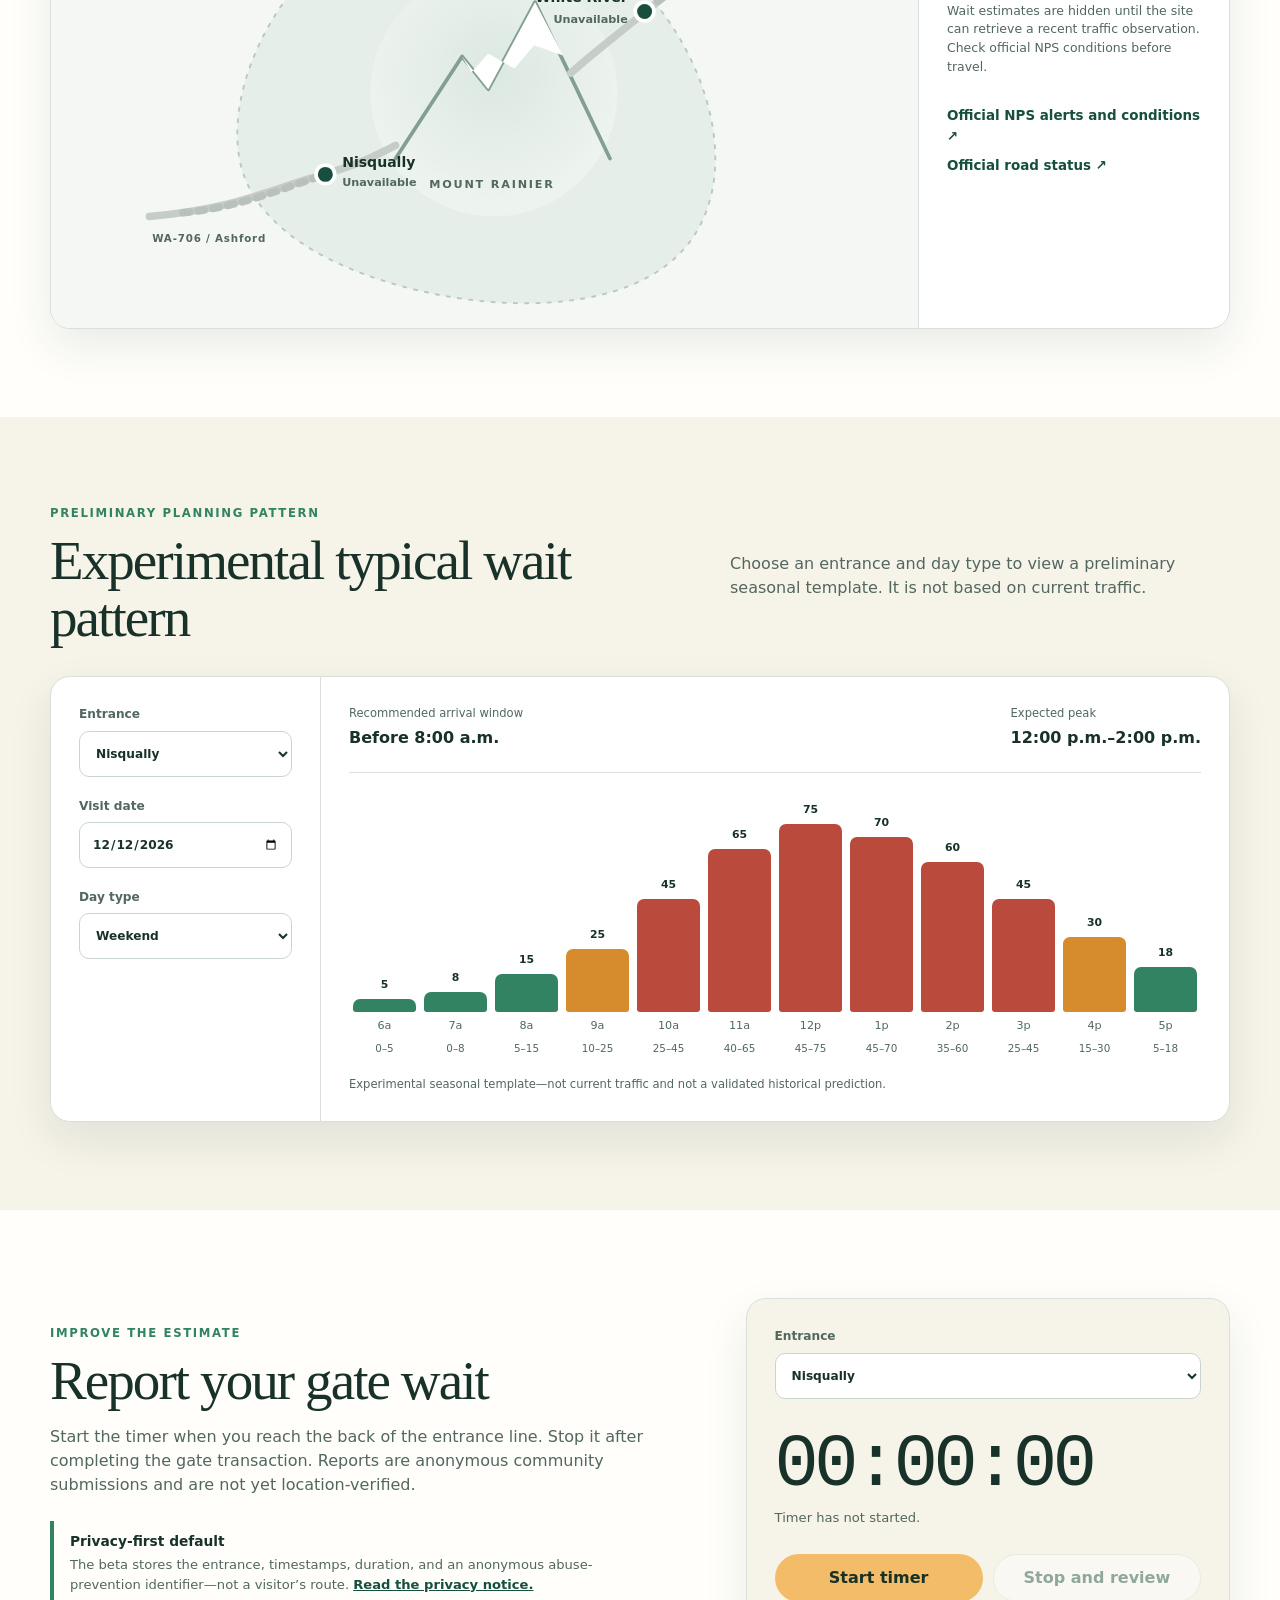
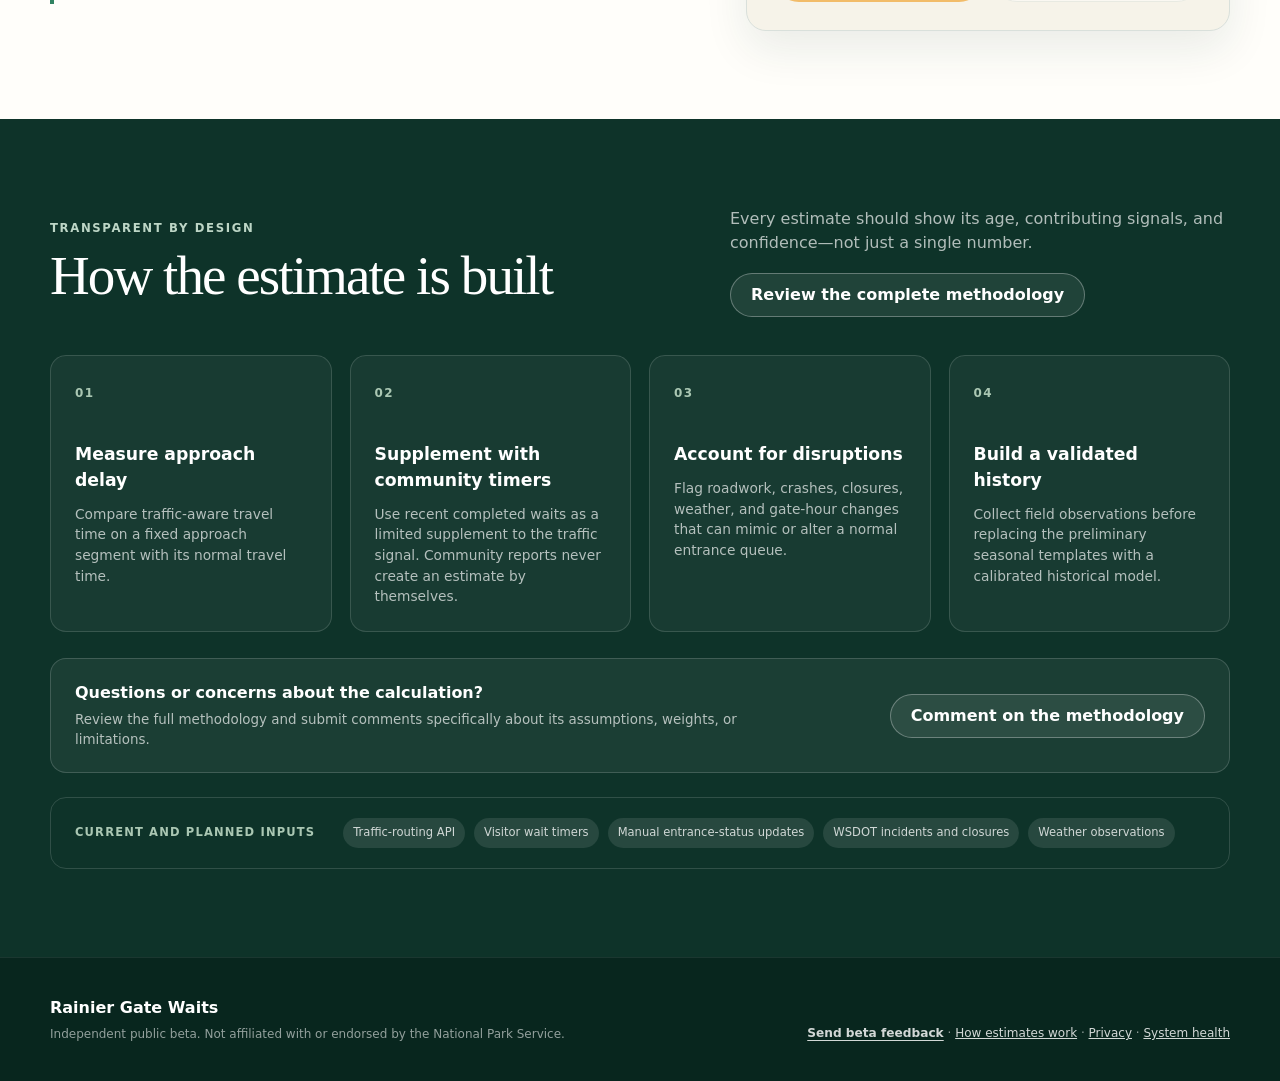
==== commit cff62fb3: "Add files via upload" ====
--- a/index.html
+++ b/index.html
@@ -28,7 +28,7 @@
         <a href="#current">Current waits</a>
         <a href="#plan">Plan a visit</a>
         <a href="#report">Report a wait</a>
-        <a href="#method">How it works</a>
+        <a href="methodology.html">How estimates work</a>
         <a href="privacy.html">Privacy</a>
       </nav>
     </div>
@@ -229,7 +229,10 @@
             <p class="eyebrow">Transparent by design</p>
             <h2>How the estimate is built</h2>
           </div>
-          <p class="section-intro">Every estimate should show its age, contributing signals, and confidence—not just a single number.</p>
+          <div class="method-heading-actions">
+            <p class="section-intro">Every estimate should show its age, contributing signals, and confidence—not just a single number.</p>
+            <a class="button methodology-button" href="methodology.html">Review the complete methodology</a>
+          </div>
         </div>
 
         <div class="method-grid">
@@ -255,6 +258,14 @@
           </article>
         </div>
 
+        <div class="method-feedback-callout">
+          <div>
+            <strong>Questions or concerns about the calculation?</strong>
+            <span>Review the full methodology and submit comments specifically about its assumptions, weights, or limitations.</span>
+          </div>
+          <button class="button methodology-feedback-button" type="button" id="methodology-feedback-link">Comment on the methodology</button>
+        </div>
+
         <div class="source-strip">
           <span>Current and planned inputs</span>
           <ul>
@@ -275,7 +286,7 @@
         <strong>Rainier Gate Waits</strong>
         <p>Independent public beta. Not affiliated with or endorsed by the National Park Service.</p>
       </div>
-      <p><button class="footer-link-button" type="button" id="general-feedback-link">Send beta feedback</button> · <a href="privacy.html">Privacy</a> · <a href="/api/v1/health">System health</a></p>
+      <p><button class="footer-link-button" type="button" id="general-feedback-link">Send beta feedback</button> · <a href="methodology.html">How estimates work</a> · <a href="privacy.html">Privacy</a> · <a href="/api/v1/health">System health</a></p>
     </div>
   </footer>
 
@@ -306,6 +317,7 @@
             <option value="website-problem">Website problem</option>
             <option value="confusing-information">Confusing information</option>
             <option value="feature-suggestion">Feature suggestion</option>
+            <option value="methodology">Methodology or calculation</option>
             <option value="other">Other</option>
           </select>
         </label>
--- a/styles.css
+++ b/styles.css
@@ -420,3 +420,65 @@
   .admin-toolbar { display: grid; }
   .admin-toolbar label { min-width: 0; }
 }
+
+
+/* Calculation methodology */
+.method-heading-actions { display: grid; justify-items: start; gap: 18px; max-width: 520px; }
+.methodology-button, .methodology-feedback-button {
+  min-height: 44px;
+  border-color: rgba(255,255,255,.3);
+  background: rgba(255,255,255,.08);
+  color: white;
+}
+.methodology-button:hover, .methodology-feedback-button:hover { background: rgba(255,255,255,.14); }
+.method-feedback-callout {
+  display: flex;
+  align-items: center;
+  justify-content: space-between;
+  gap: 24px;
+  margin-top: 26px;
+  padding: 22px 24px;
+  border: 1px solid rgba(255,255,255,.16);
+  border-radius: 16px;
+  background: rgba(255,255,255,.055);
+}
+.method-feedback-callout > div { display: grid; gap: 5px; }
+.method-feedback-callout span { max-width: 700px; color: rgba(255,255,255,.68); font-size: .84rem; }
+
+.methodology-main { min-height: calc(100vh - 80px); background: var(--cream); padding: 64px 0 90px; }
+.methodology-layout { display: grid; grid-template-columns: minmax(0, 1fr) 280px; gap: 34px; align-items: start; }
+.methodology-card { padding: clamp(28px, 5vw, 56px); background: white; border: 1px solid var(--line); border-radius: var(--radius); box-shadow: var(--shadow); }
+.methodology-card h1 { color: var(--ink); font-size: clamp(2.7rem, 6vw, 5rem); }
+.methodology-card h2 { margin-top: 2.6rem; font-family: inherit; font-size: 1.45rem; font-weight: 850; letter-spacing: -.015em; }
+.methodology-card h3 { margin-top: 1.7rem; font-size: 1.05rem; }
+.methodology-card p, .methodology-card li { color: var(--ink-soft); }
+.methodology-card ul, .methodology-card ol { padding-left: 1.25rem; }
+.methodology-card li + li { margin-top: .45rem; }
+.methodology-lead { max-width: 760px; font-size: 1.08rem; }
+.methodology-meta { display: flex; flex-wrap: wrap; gap: 8px; margin: 22px 0 30px; }
+.methodology-meta span { border-radius: 999px; padding: 6px 10px; background: var(--green-soft); color: var(--forest); font-size: .72rem; font-weight: 800; }
+.formula-card { margin: 18px 0; padding: 20px; border-left: 4px solid var(--green); border-radius: 8px 14px 14px 8px; background: var(--cream); }
+.formula-card strong { display: block; margin-bottom: 8px; }
+.formula-card code { display: block; overflow-wrap: anywhere; color: var(--forest-dark); font-size: .92rem; line-height: 1.65; }
+.method-table-wrap { overflow-x: auto; margin: 18px 0; }
+.method-table { width: 100%; border-collapse: collapse; font-size: .88rem; }
+.method-table th, .method-table td { padding: 12px 13px; border: 1px solid var(--line); text-align: left; vertical-align: top; }
+.method-table th { background: var(--cream); color: var(--ink); }
+.method-note { padding: 18px 20px; border-radius: 14px; background: var(--blue-soft); }
+.method-warning { padding: 18px 20px; border-radius: 14px; background: var(--amber-soft); }
+.methodology-actions { display: flex; flex-wrap: wrap; gap: 10px; margin-top: 30px; }
+.methodology-actions .button.secondary { border-color: var(--line); color: var(--forest); background: white; }
+.methodology-sidebar { position: sticky; top: 100px; display: grid; gap: 18px; }
+.methodology-sidebar-card { padding: 22px; background: white; border: 1px solid var(--line); border-radius: 16px; }
+.methodology-sidebar-card strong { display: block; margin-bottom: 10px; }
+.methodology-sidebar-card a { display: block; margin-top: 8px; color: var(--forest); font-size: .84rem; font-weight: 750; }
+.copy-status { min-height: 1.3em; margin: 8px 0 0; color: var(--green); font-size: .76rem; font-weight: 700; }
+@media (max-width: 860px) {
+  .method-feedback-callout { display: grid; }
+  .methodology-layout { grid-template-columns: 1fr; }
+  .methodology-sidebar { position: static; grid-template-columns: 1fr 1fr; }
+}
+@media (max-width: 620px) {
+  .methodology-sidebar { grid-template-columns: 1fr; }
+  .methodology-actions { display: grid; }
+}
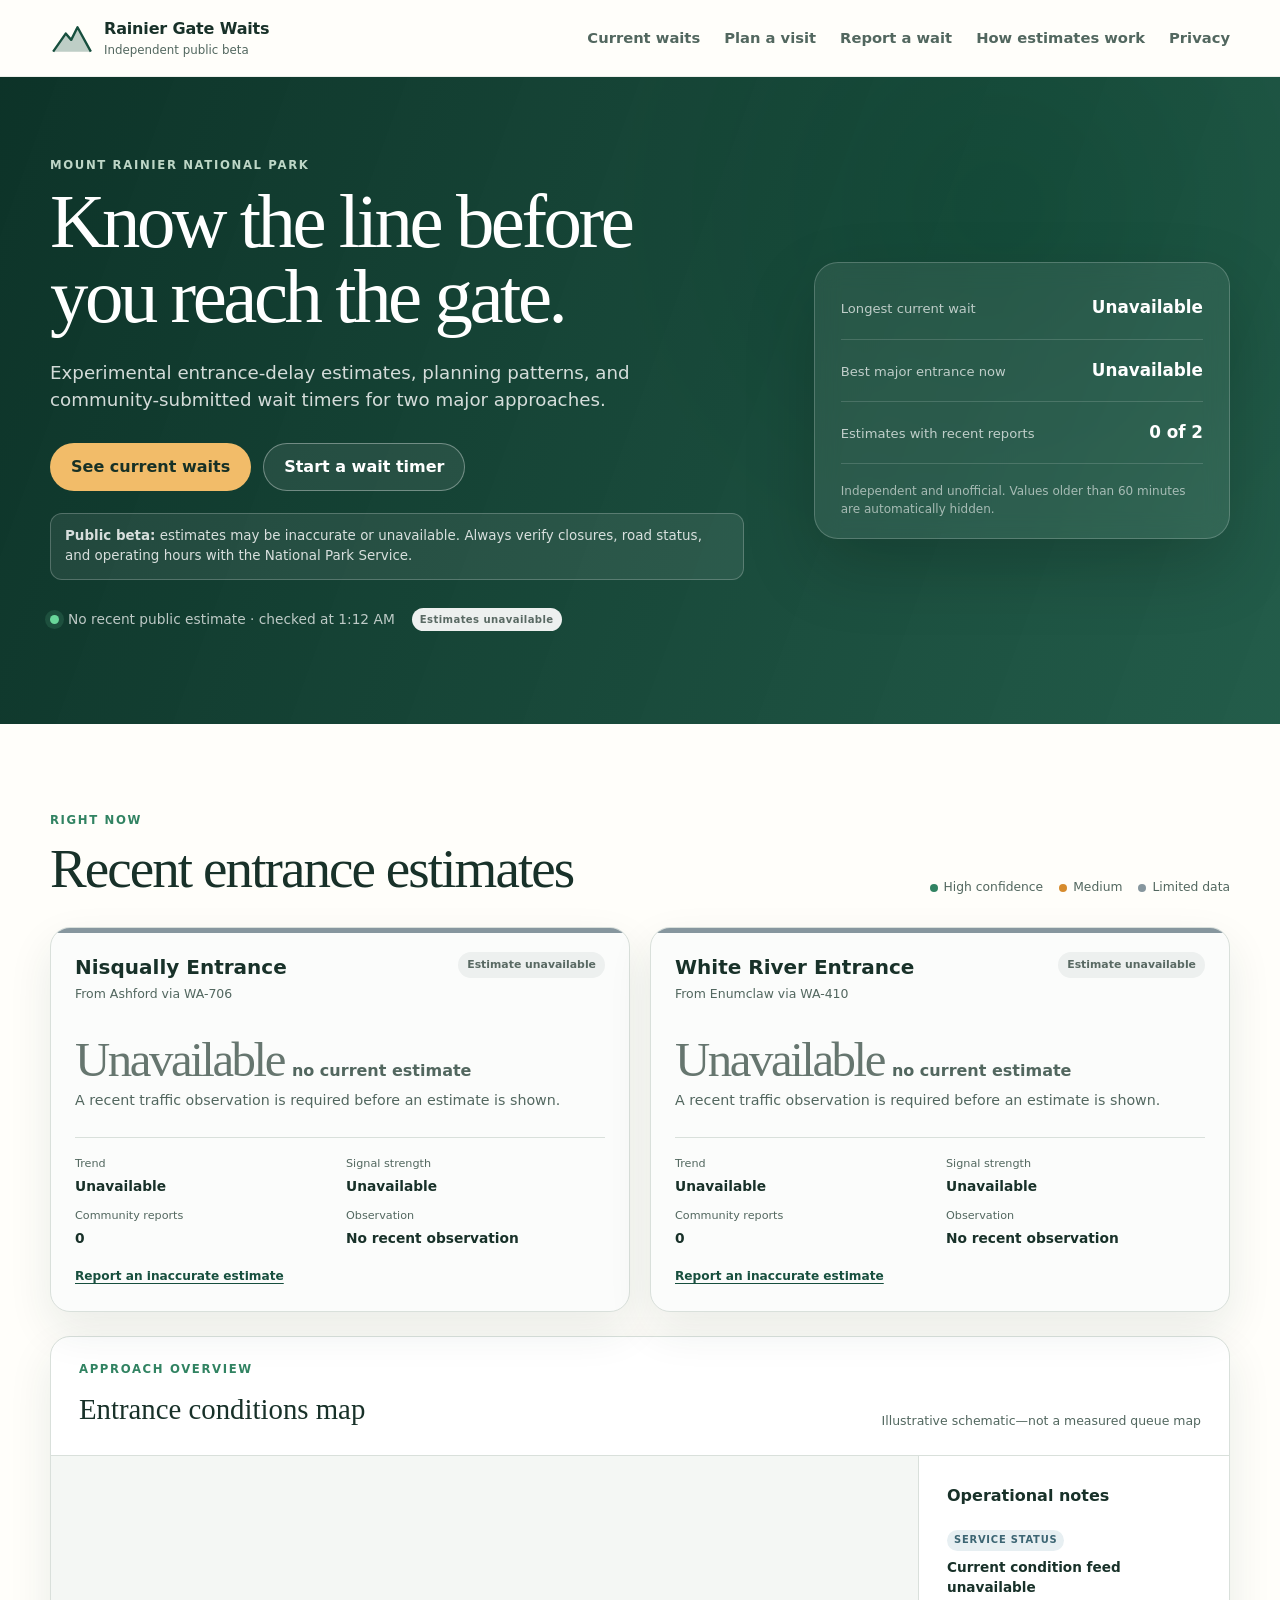
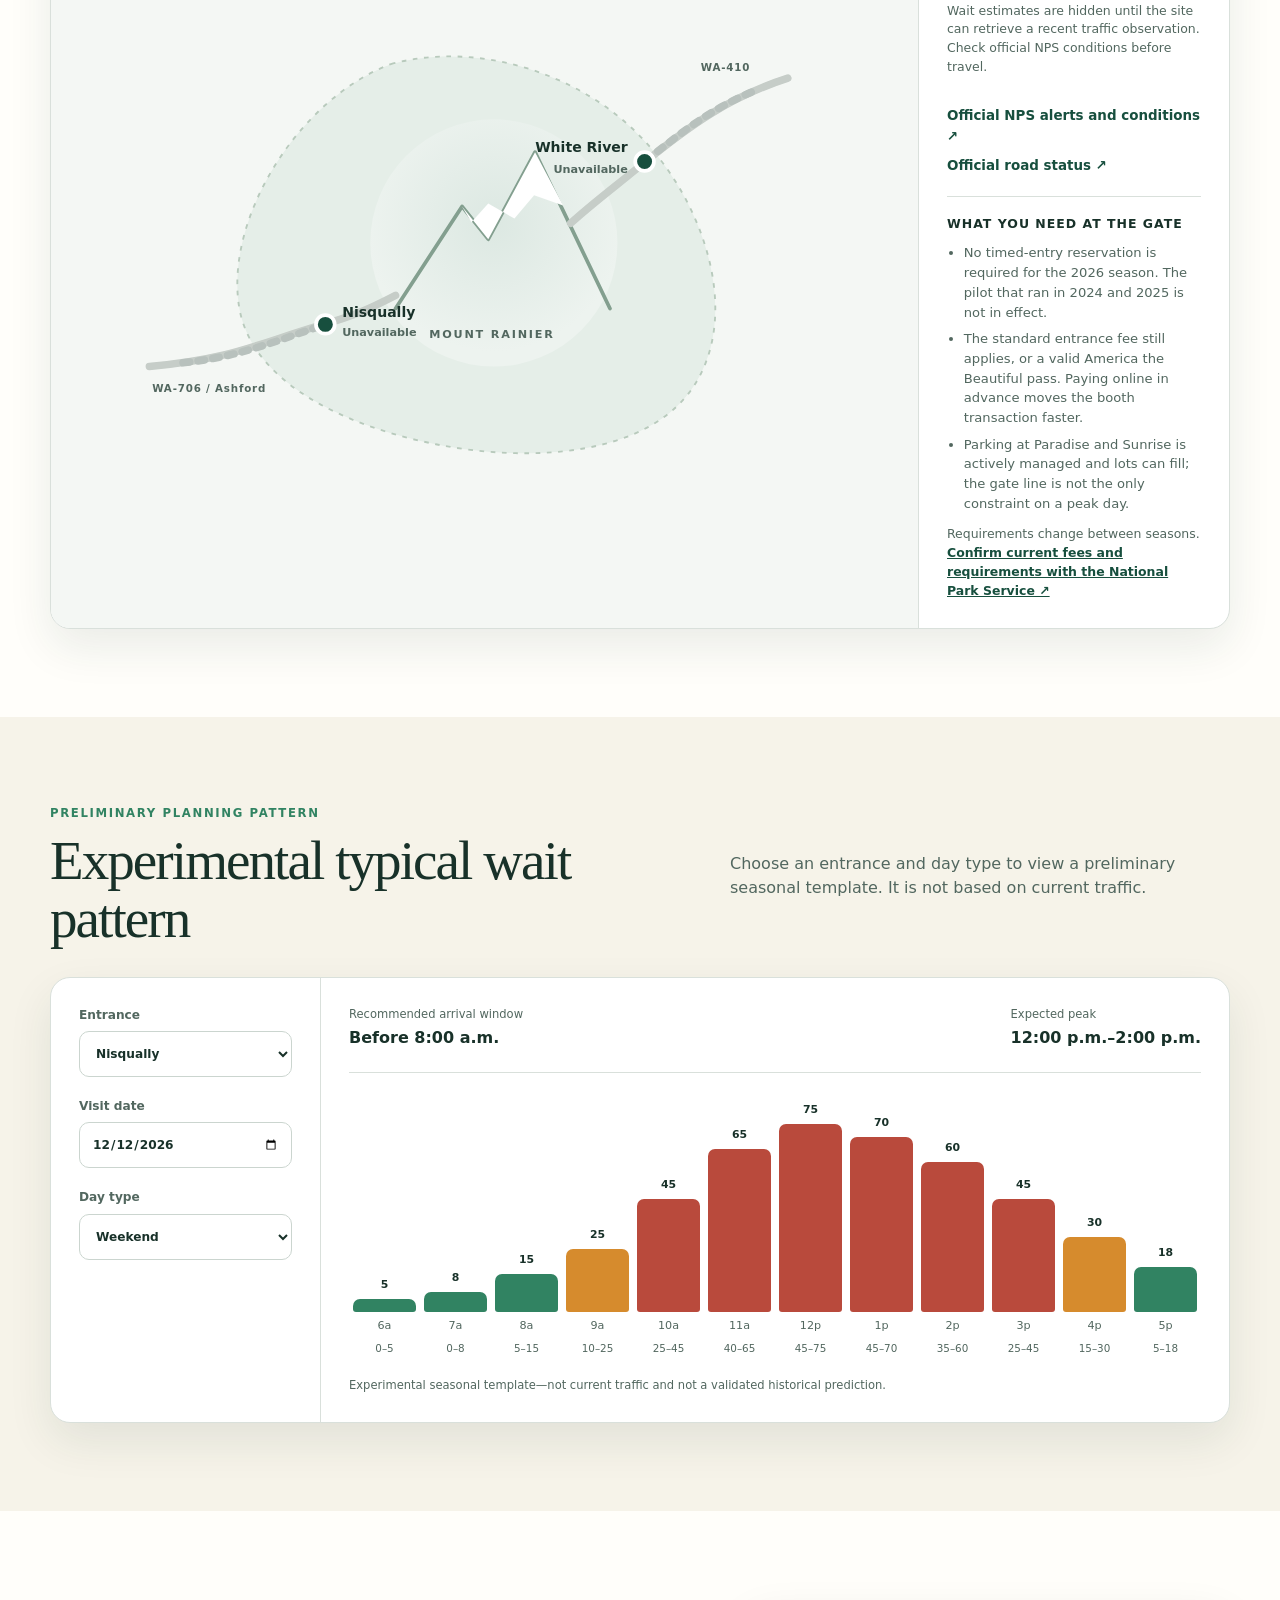
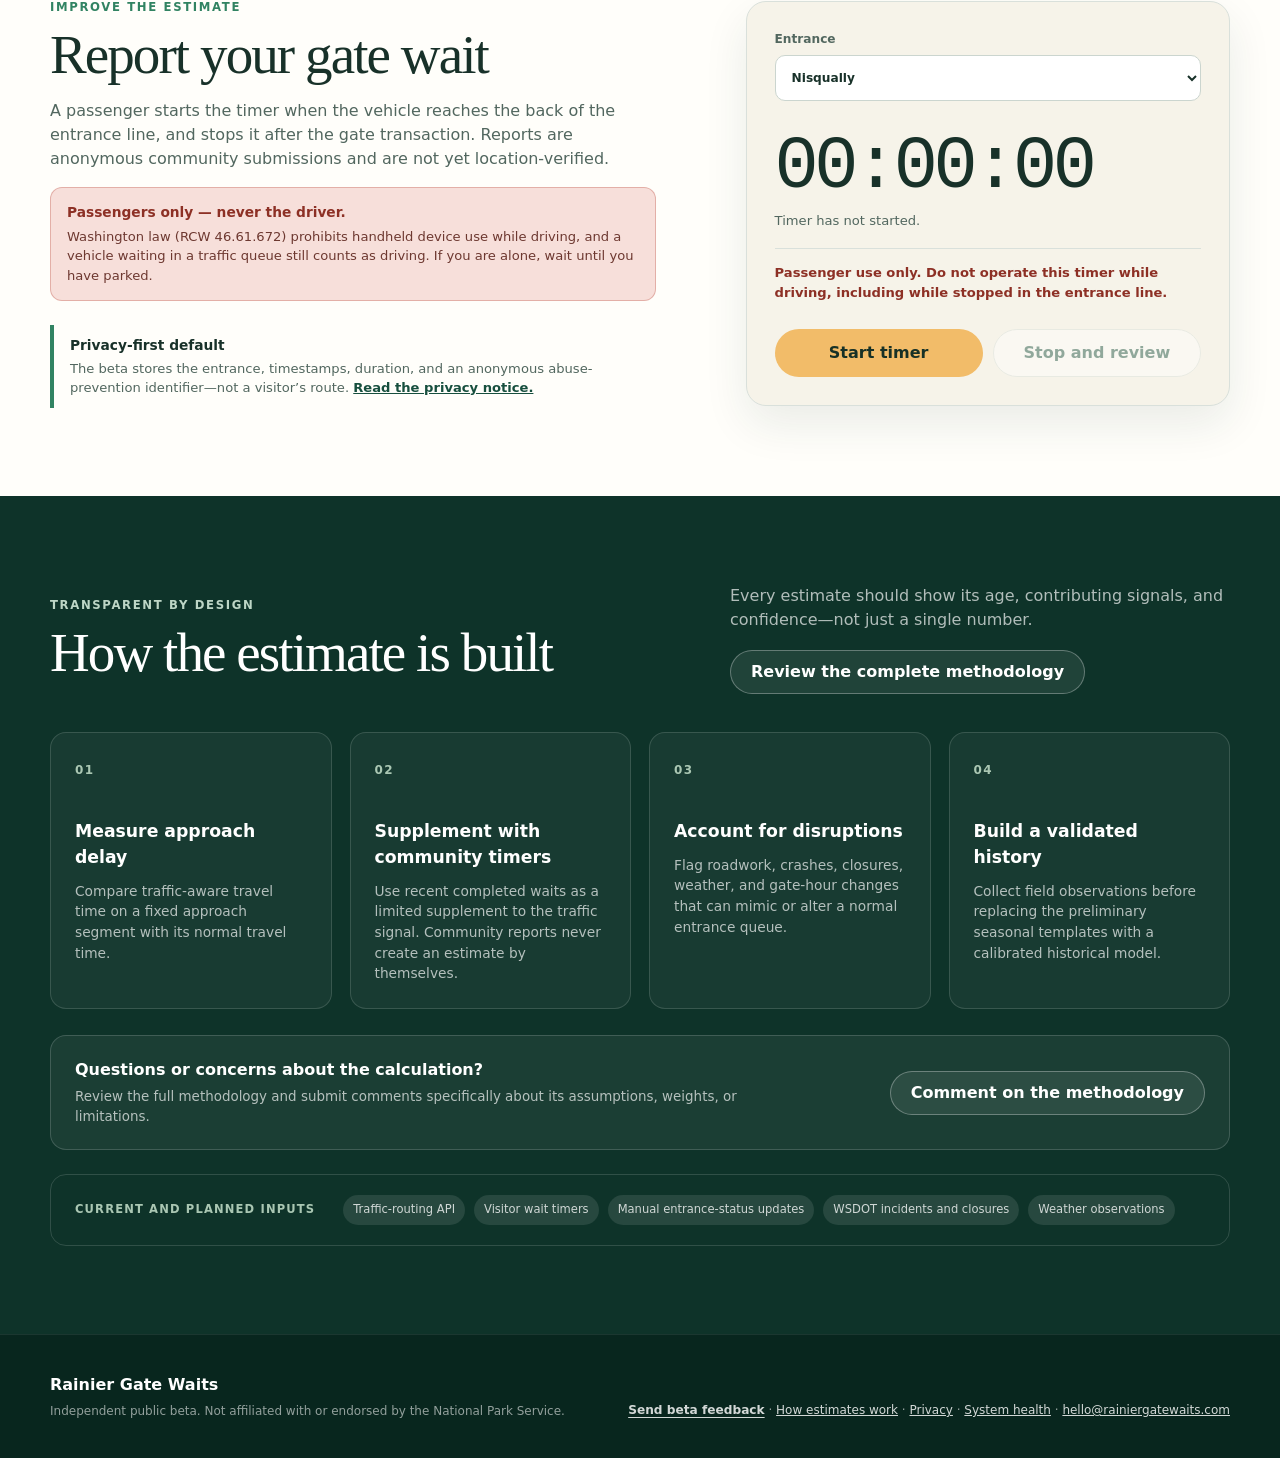
==== commit 43556b9a: "Add files via upload" ====
--- a/index.html
+++ b/index.html
@@ -5,6 +5,22 @@
   <meta name="viewport" content="width=device-width, initial-scale=1" />
   <meta name="description" content="Experimental estimates and forecasts for vehicle waits at Mount Rainier National Park entrance gates." />
   <title>Rainier Gate Waits</title>
+  <link rel="canonical" href="https://rainiergatewaits.com/" />
+  <meta property="og:type" content="website" />
+  <meta property="og:site_name" content="Rainier Gate Waits" />
+  <meta property="og:title" content="Rainier Gate Waits — entrance line estimates for Mount Rainier" />
+  <meta property="og:description" content="Independent public beta: experimental vehicle wait estimates for the Nisqually and White River entrances to Mount Rainier National Park." />
+  <meta property="og:url" content="https://rainiergatewaits.com/" />
+  <meta property="og:image" content="https://rainiergatewaits.com/og-image.png" />
+  <meta property="og:image:width" content="1200" />
+  <meta property="og:image:height" content="630" />
+  <meta property="og:image:alt" content="Rainier Gate Waits — independent entrance wait estimates" />
+  <meta name="twitter:card" content="summary_large_image" />
+  <meta name="twitter:title" content="Rainier Gate Waits" />
+  <meta name="twitter:description" content="Experimental entrance-line estimates for Mount Rainier National Park. Independent public beta." />
+  <meta name="twitter:image" content="https://rainiergatewaits.com/og-image.png" />
+  <meta name="theme-color" content="#1d3b2a" />
+  <link rel="icon" href="favicon.svg" type="image/svg+xml" />
   <link rel="stylesheet" href="styles.css" />
 </head>
 <body>
@@ -134,6 +150,15 @@
               <div id="alerts-list"></div>
               <a class="text-link" href="https://www.nps.gov/mora/planyourvisit/conditions.htm" target="_blank" rel="noopener noreferrer">Official NPS alerts and conditions ↗</a>
               <a class="text-link secondary-link" href="https://www.nps.gov/mora/planyourvisit/road-status.htm" target="_blank" rel="noopener noreferrer">Official road status ↗</a>
+              <div class="entry-requirements">
+                <h5>What you need at the gate</h5>
+                <ul>
+                  <li>No timed-entry reservation is required for the 2026 season. The pilot that ran in 2024 and 2025 is not in effect.</li>
+                  <li>The standard entrance fee still applies, or a valid America the Beautiful pass. Paying online in advance moves the booth transaction faster.</li>
+                  <li>Parking at Paradise and Sunrise is actively managed and lots can fill; the gate line is not the only constraint on a peak day.</li>
+                </ul>
+                <p>Requirements change between seasons. <a href="https://www.nps.gov/mora/planyourvisit/fees.htm" target="_blank" rel="noopener noreferrer">Confirm current fees and requirements with the National Park Service ↗</a></p>
+              </div>
             </aside>
           </div>
         </div>
@@ -196,7 +221,11 @@
         <div>
           <p class="eyebrow">Improve the estimate</p>
           <h2>Report your gate wait</h2>
-          <p>Start the timer when you reach the back of the entrance line. Stop it after completing the gate transaction. Reports are anonymous community submissions and are not yet location-verified.</p>
+          <p>A passenger starts the timer when the vehicle reaches the back of the entrance line, and stops it after the gate transaction. Reports are anonymous community submissions and are not yet location-verified.</p>
+          <div class="safety-note" role="note">
+            <strong>Passengers only — never the driver.</strong>
+            <span>Washington law (RCW 46.61.672) prohibits handheld device use while driving, and a vehicle waiting in a traffic queue still counts as driving. If you are alone, wait until you have parked.</span>
+          </div>
           <div class="privacy-note">
             <strong>Privacy-first default</strong>
             <span>The beta stores the entrance, timestamps, duration, and an anonymous abuse-prevention identifier—not a visitor’s route. <a href="privacy.html">Read the privacy notice.</a></span>
@@ -213,6 +242,7 @@
           </label>
           <div class="timer-display" id="timer-display">00:00:00</div>
           <p id="timer-status">Timer has not started.</p>
+          <p class="timer-safety">Passenger use only. Do not operate this timer while driving, including while stopped in the entrance line.</p>
           <div class="timer-actions">
             <button class="button primary" type="button" id="start-timer">Start timer</button>
             <button class="button secondary" type="button" id="stop-timer" disabled>Stop and review</button>
@@ -286,7 +316,7 @@
         <strong>Rainier Gate Waits</strong>
         <p>Independent public beta. Not affiliated with or endorsed by the National Park Service.</p>
       </div>
-      <p><button class="footer-link-button" type="button" id="general-feedback-link">Send beta feedback</button> · <a href="methodology.html">How estimates work</a> · <a href="privacy.html">Privacy</a> · <a href="/api/v1/health">System health</a></p>
+      <p><button class="footer-link-button" type="button" id="general-feedback-link">Send beta feedback</button> · <a href="methodology.html">How estimates work</a> · <a href="privacy.html">Privacy</a> · <a href="/api/v1/health">System health</a> · <a href="mailto:hello@rainiergatewaits.com">hello@rainiergatewaits.com</a></p>
     </div>
   </footer>
 
--- a/styles.css
+++ b/styles.css
@@ -205,6 +205,20 @@
 .timer-actions { display: flex; gap: 10px; margin-top: 26px; }
 .timer-actions button { flex: 1; }
 .timer-actions button:disabled { opacity: .45; cursor: not-allowed; transform: none; }
+/* Passenger-only timer safety framing (RCW 46.61.672). */
+.safety-note { display: grid; gap: 4px; margin-top: 16px; padding: 14px 16px; border-radius: 12px; background: var(--red-soft); border: 1px solid rgba(185,74,60,.32); }
+.safety-note strong { font-size: .86rem; color: #8d3025; }
+.safety-note span { color: #6d3830; font-size: .82rem; }
+.timer-safety { margin-top: 18px !important; padding-top: 14px; border-top: 1px solid var(--line); color: #8d3025 !important; font-weight: 700; }
+
+/* Gate requirements panel. */
+.entry-requirements { margin-top: 20px; padding-top: 18px; border-top: 1px solid var(--line); }
+.entry-requirements h5 { margin: 0 0 10px; font-size: .78rem; font-weight: 850; text-transform: uppercase; letter-spacing: .08em; color: var(--ink); }
+.entry-requirements ul { margin: 0; padding-left: 1.05rem; display: grid; gap: 7px; }
+.entry-requirements li { color: var(--ink-soft); font-size: .82rem; }
+.entry-requirements p { margin: 12px 0 0; font-size: .78rem; color: var(--ink-soft); }
+.entry-requirements a { color: var(--forest); font-weight: 800; }
+
 .timer-result { margin-top: 18px; padding: 14px; background: white; border: 1px solid var(--line); border-radius: 12px; font-size: .82rem; }
 
 .method-grid { display: grid; grid-template-columns: repeat(4, 1fr); gap: 18px; margin-top: 38px; }
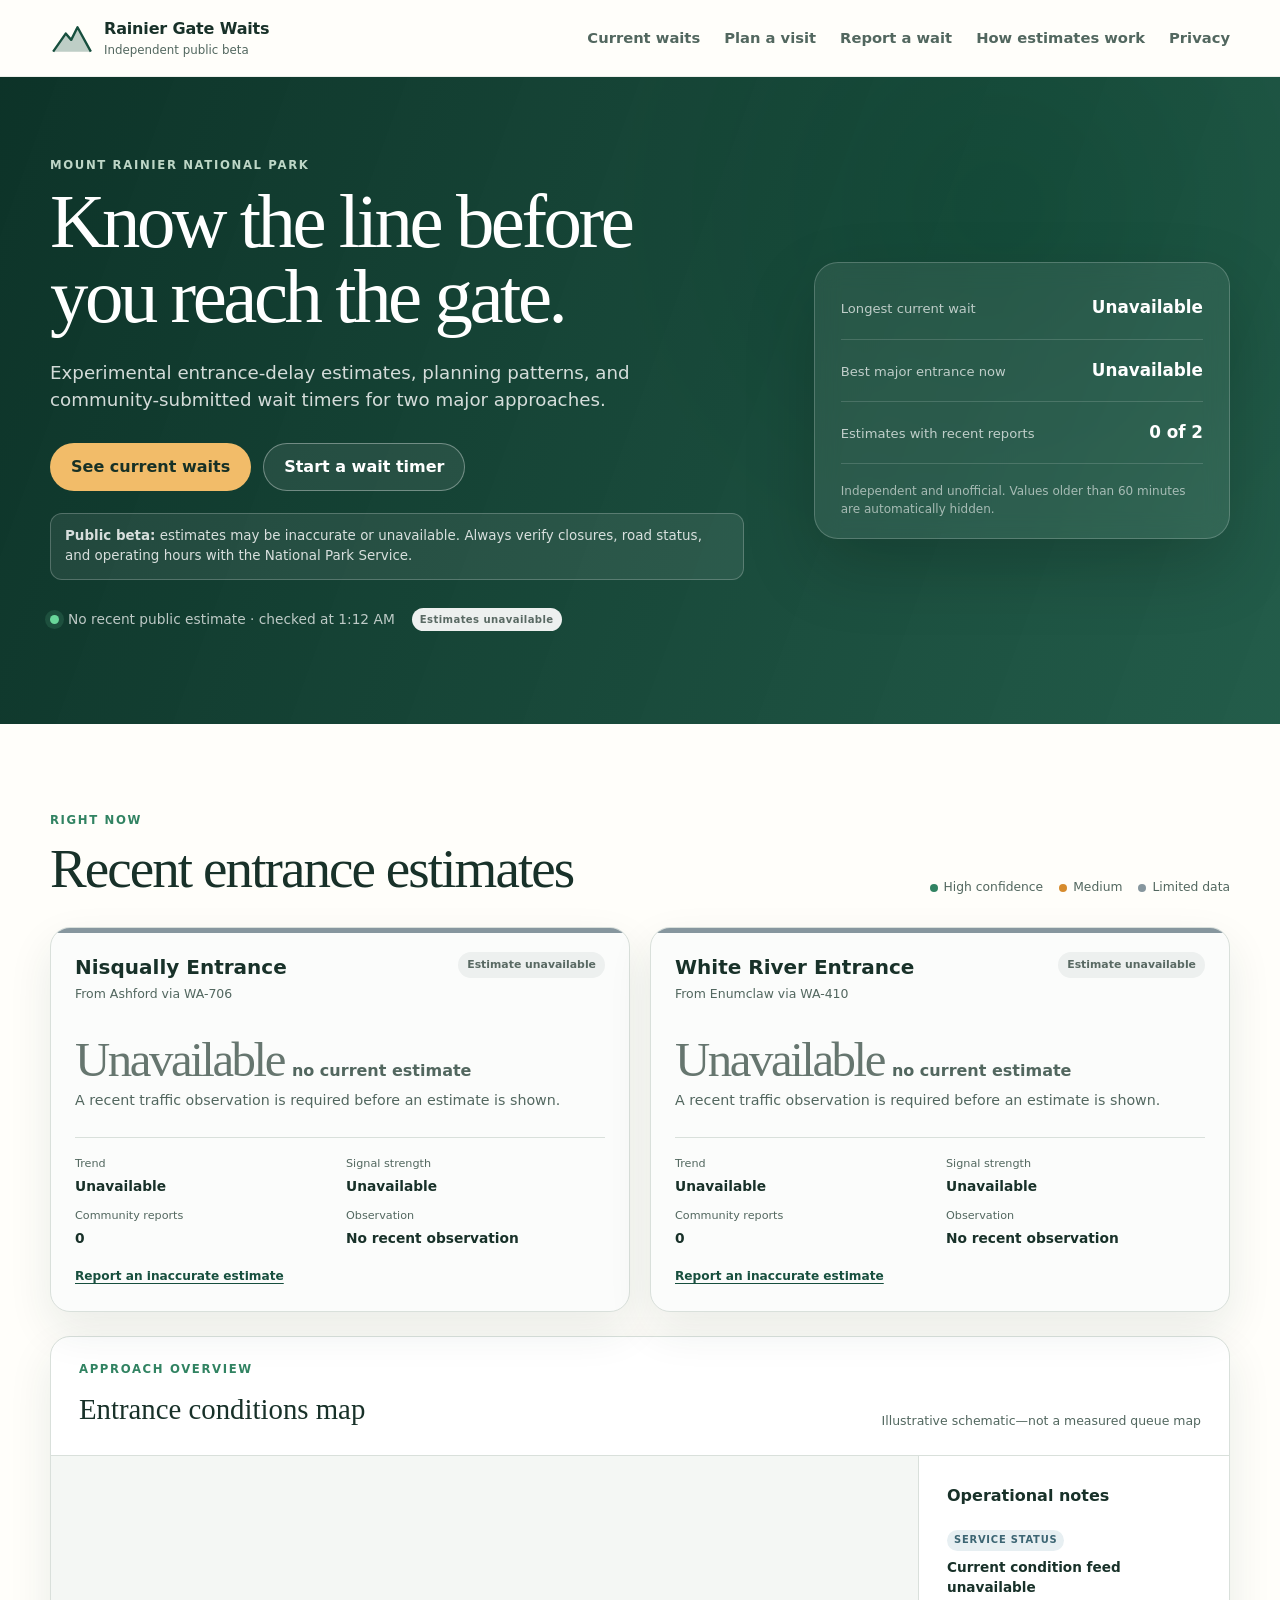
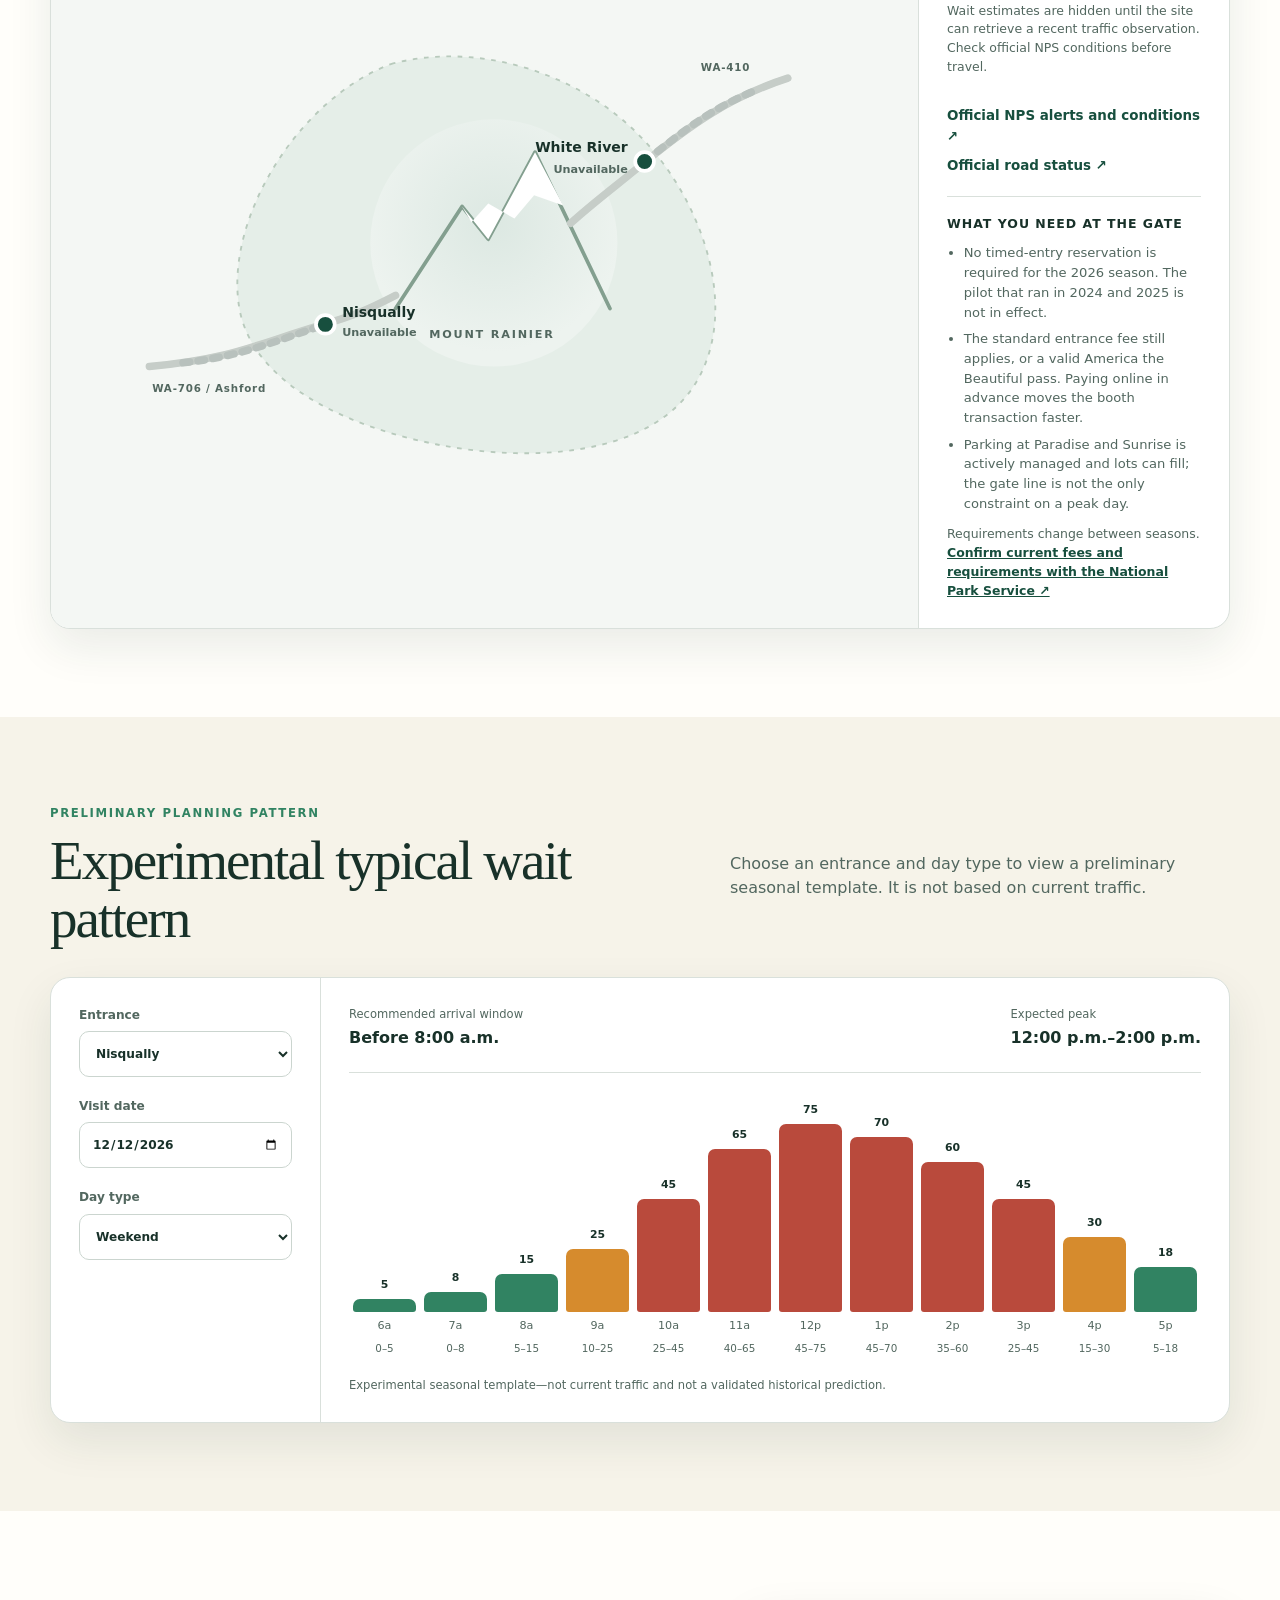
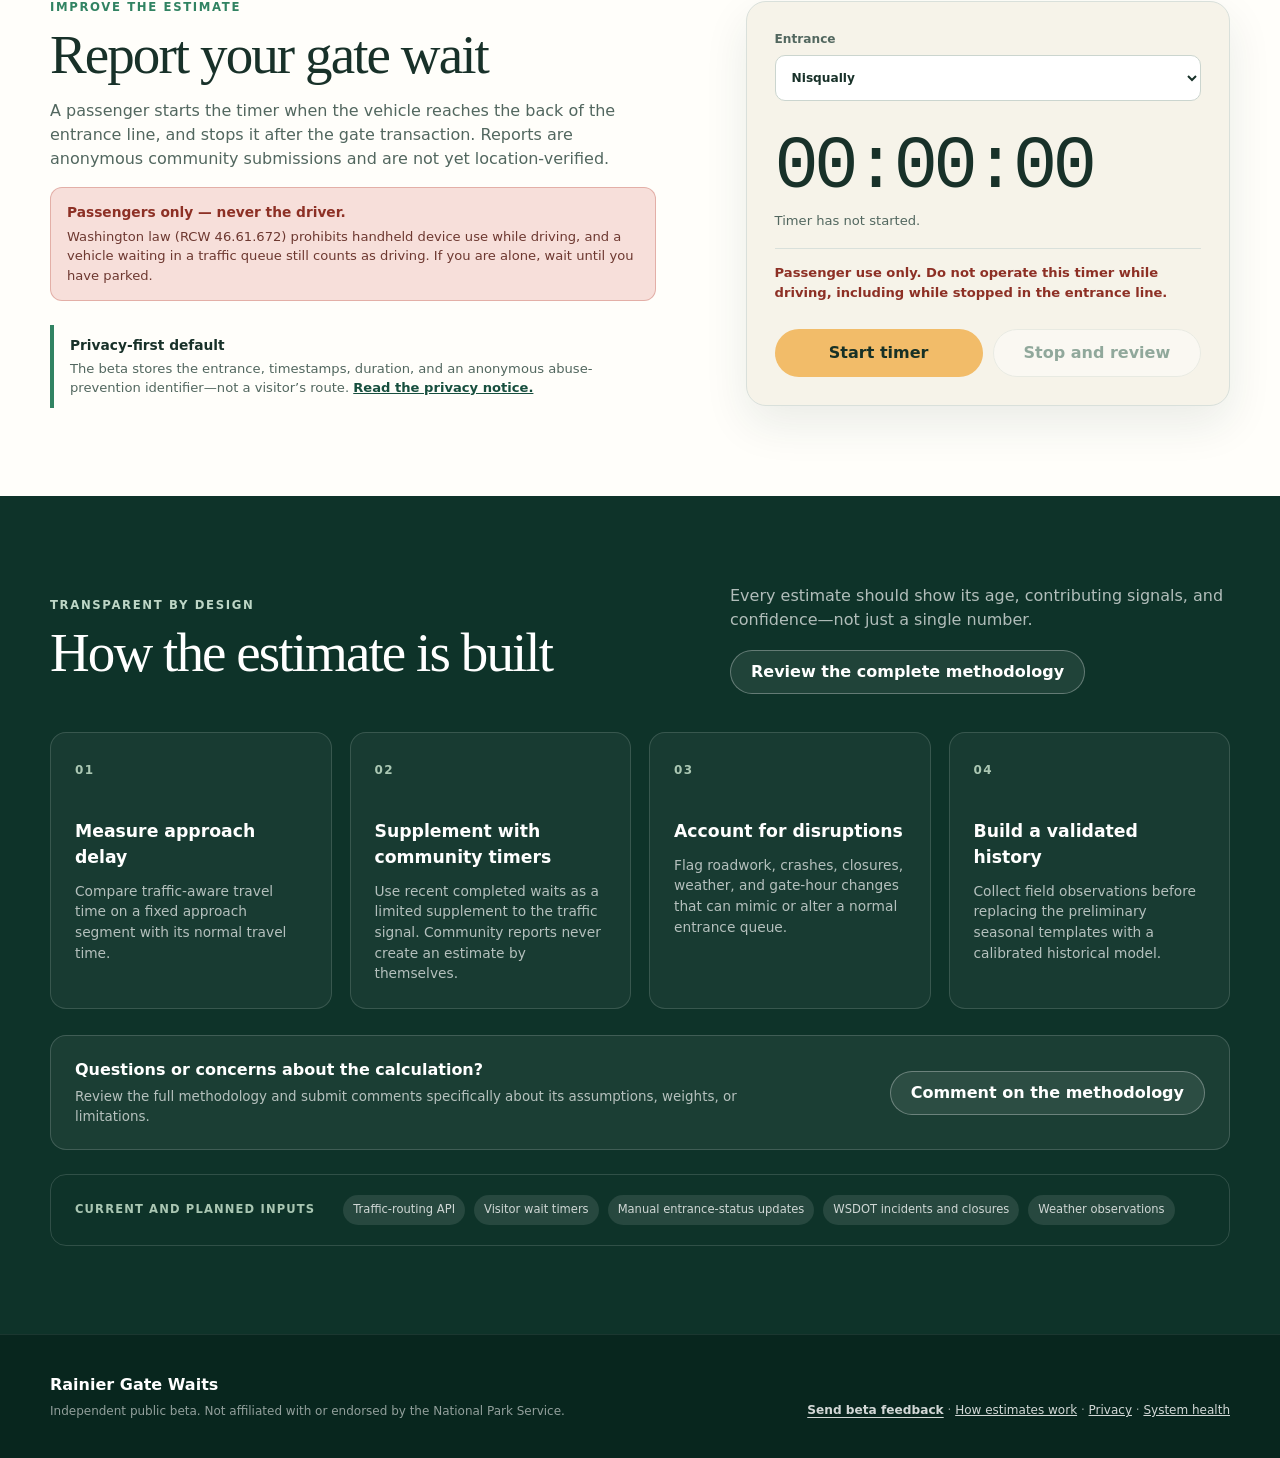
==== commit f2a7fb6b: "Add files via upload" ====
--- a/index.html
+++ b/index.html
@@ -316,7 +316,7 @@
         <strong>Rainier Gate Waits</strong>
         <p>Independent public beta. Not affiliated with or endorsed by the National Park Service.</p>
       </div>
-      <p><button class="footer-link-button" type="button" id="general-feedback-link">Send beta feedback</button> · <a href="methodology.html">How estimates work</a> · <a href="privacy.html">Privacy</a> · <a href="/api/v1/health">System health</a> · <a href="mailto:hello@rainiergatewaits.com">hello@rainiergatewaits.com</a></p>
+      <p><button class="footer-link-button" type="button" id="general-feedback-link">Send beta feedback</button> · <a href="methodology.html">How estimates work</a> · <a href="privacy.html">Privacy</a> · <a href="/api/v1/health">System health</a></p>
     </div>
   </footer>
 
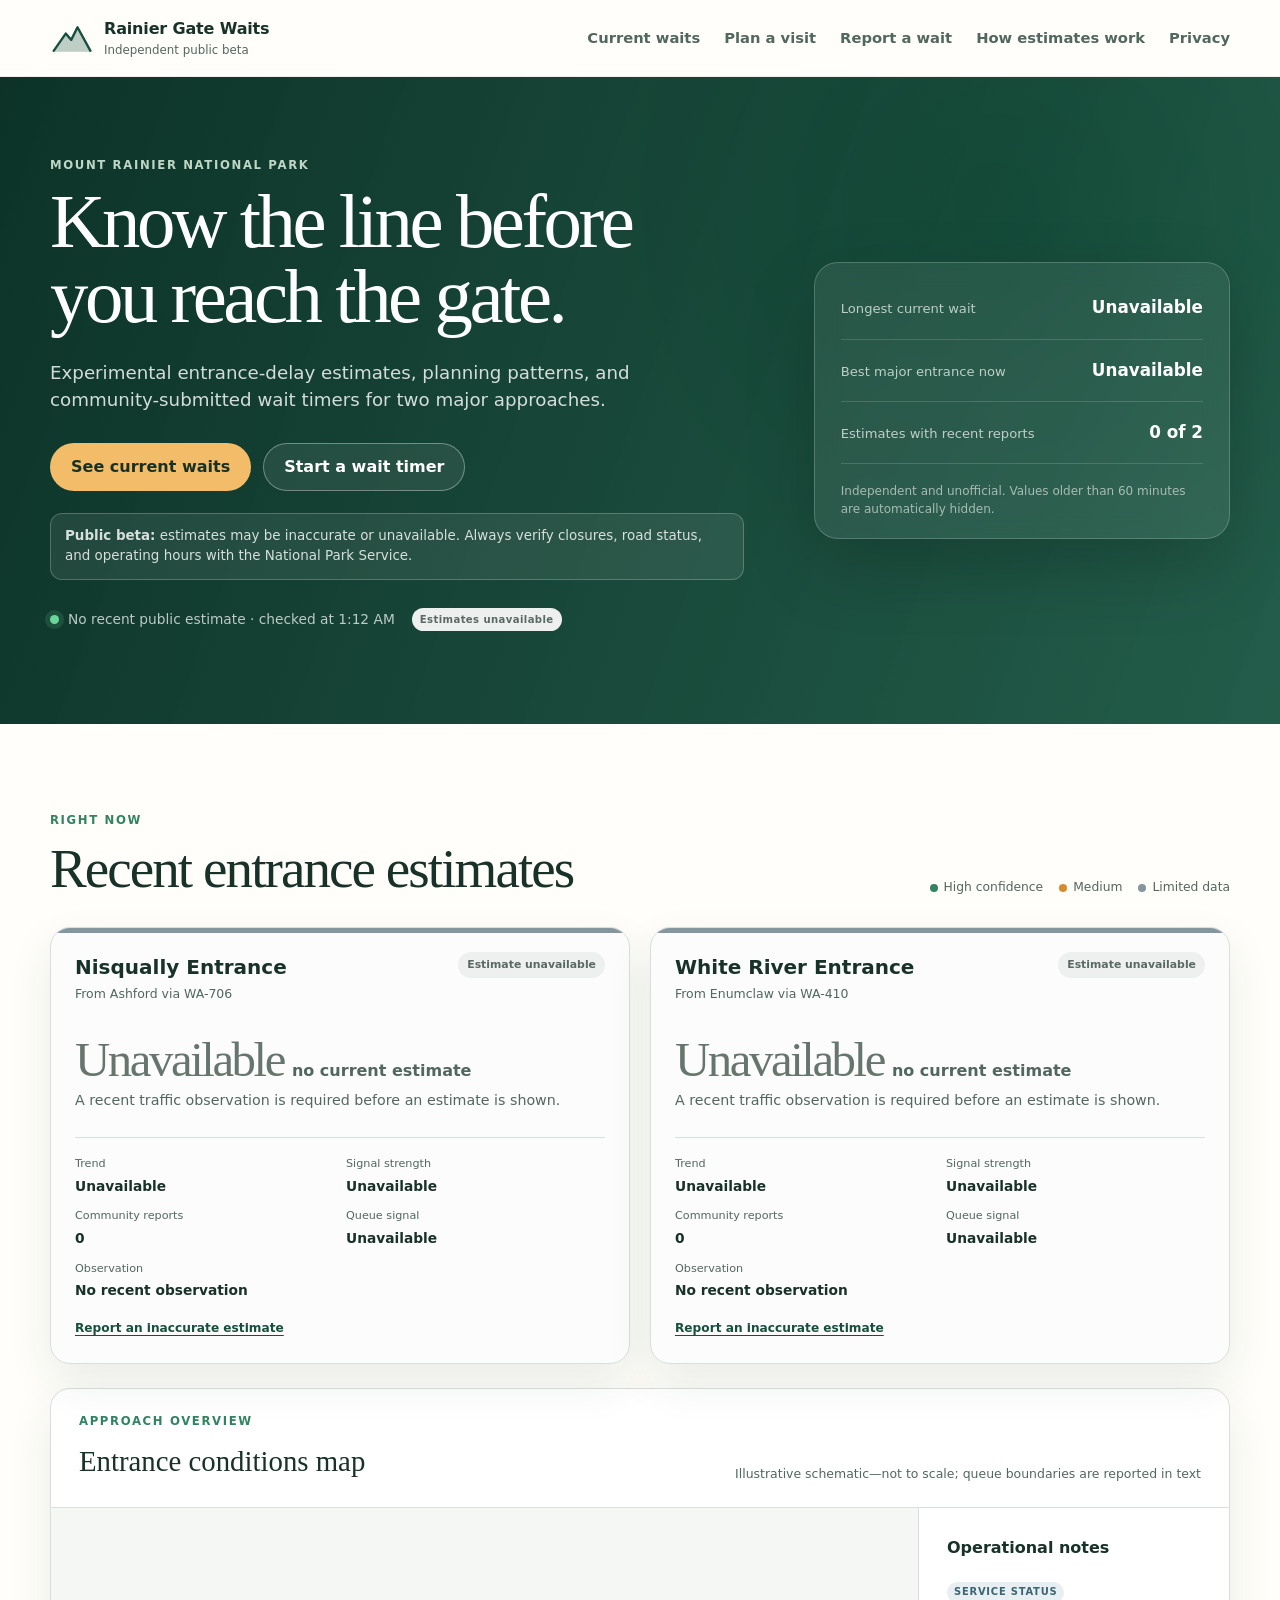
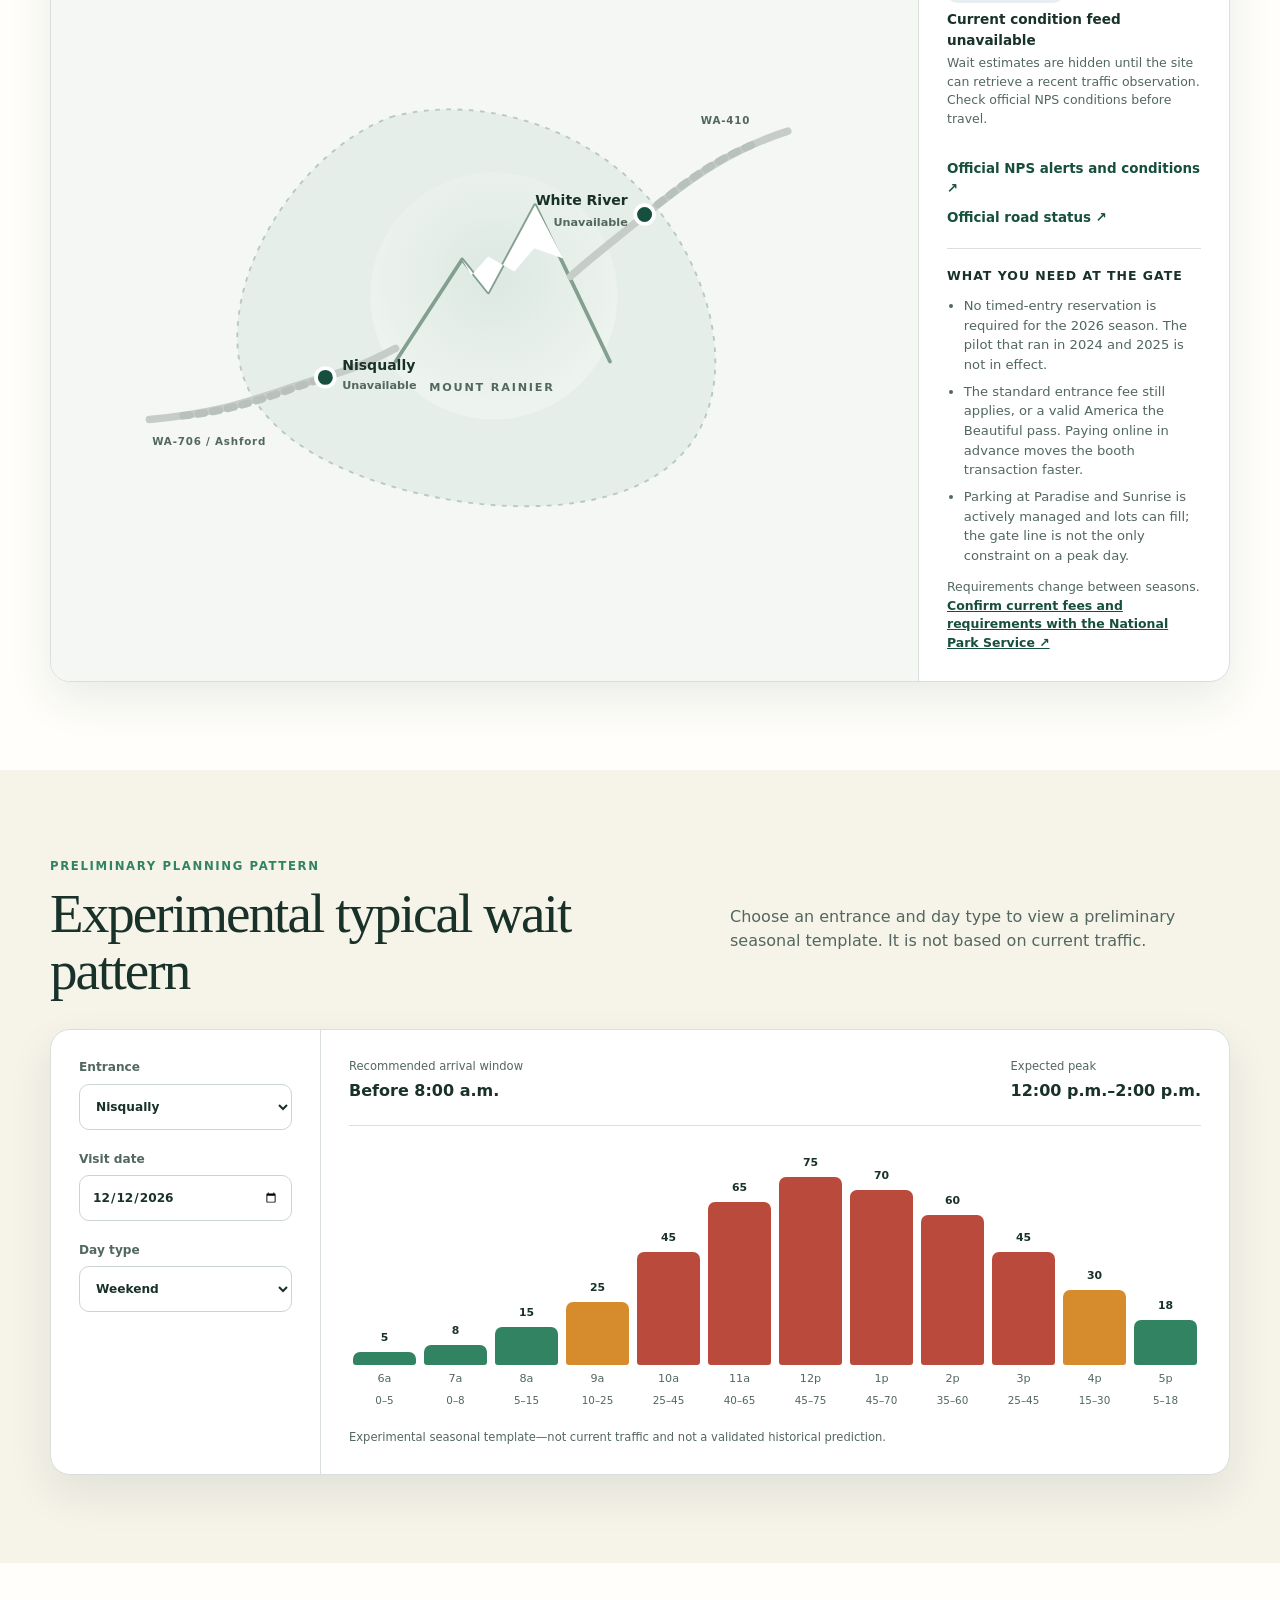
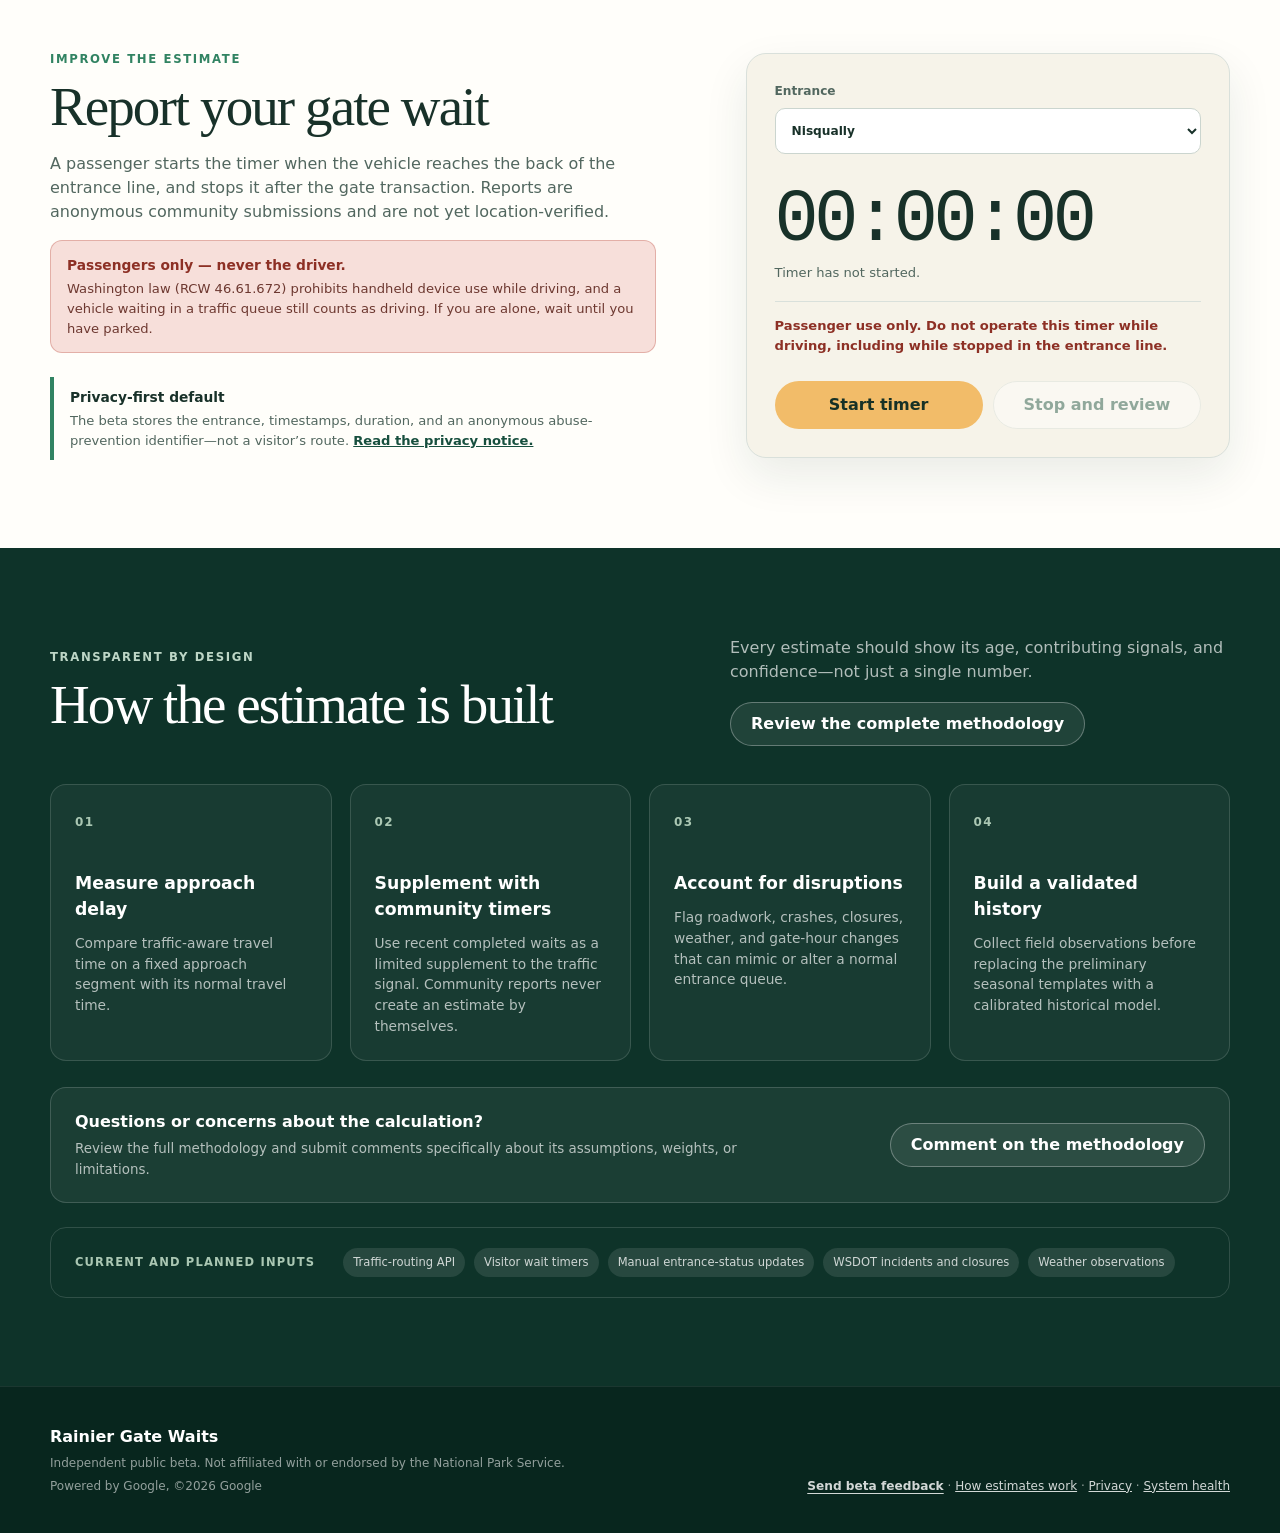
==== commit 27eb8b74: "Add files via upload" ====
--- a/index.html
+++ b/index.html
@@ -105,7 +105,7 @@
               <p class="eyebrow">Approach overview</p>
               <h3>Entrance conditions map</h3>
             </div>
-            <p>Illustrative schematic—not a measured queue map</p>
+            <p>Illustrative schematic—not to scale; queue boundaries are reported in text</p>
           </div>
 
           <div class="map-layout">
@@ -315,6 +315,7 @@
       <div>
         <strong>Rainier Gate Waits</strong>
         <p>Independent public beta. Not affiliated with or endorsed by the National Park Service.</p>
+        <p class="data-attribution">Powered by Google, ©2026 Google</p>
       </div>
       <p><button class="footer-link-button" type="button" id="general-feedback-link">Send beta feedback</button> · <a href="methodology.html">How estimates work</a> · <a href="privacy.html">Privacy</a> · <a href="/api/v1/health">System health</a></p>
     </div>
--- a/styles.css
+++ b/styles.css
@@ -496,3 +496,5 @@
   .methodology-sidebar { grid-template-columns: 1fr; }
   .methodology-actions { display: grid; }
 }
+
+.data-attribution { margin-top: .35rem; color: var(--ink-soft); font-size: .68rem; }
